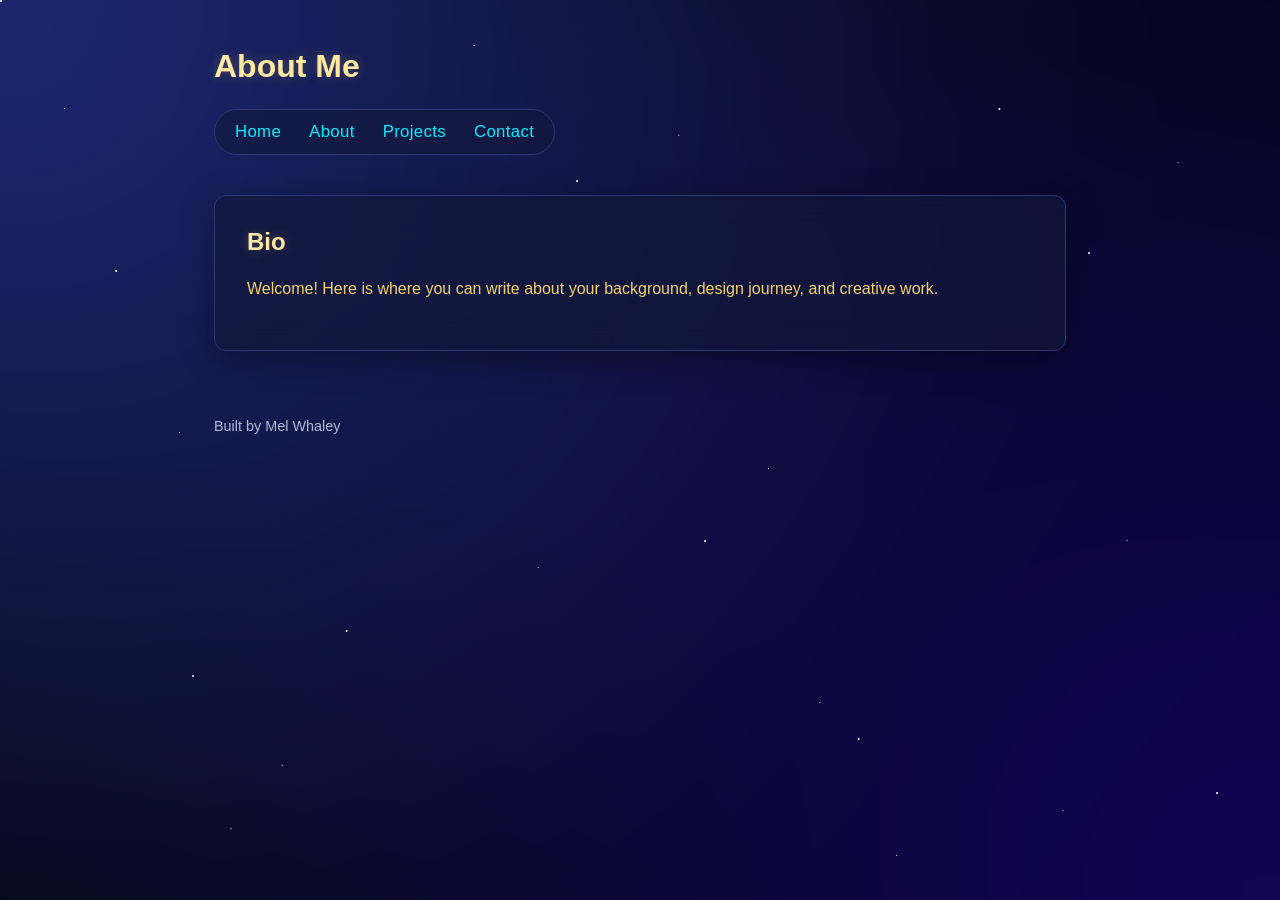
==== about.html @ eb5184e7 "Style Corrections Corrected styles.css to style.css, custom background will appear." ====
<!DOCTYPE html>
<html lang="en">
<head>
    <meta charset="UTF-8">
    <meta name="viewport" content="width=device-width, initial-scale=1.0">
    <title>About Me - TookStarz Designs</title>
    <!-- Link your external stylesheet -->
    <link rel="stylesheet" href="style.css">
</head>
<body>
    <!-- Nebula background layers -->
    <div class="nebula-container">
        <div class="nebula-mesh"></div>
        <div class="stars-layer-1"></div>
        <div class="stars-layer-2"></div>

        <!-- Foreground content -->
        <div class="content-wrapper">
            <header>
                <h1>About Me</h1>
            </header>

            <nav aria-label="Main Navigation">
                <ul>
                    <li><a href="index.html">Home</a></li>
                    <li><a href="about.html">About</a></li>
                    <li><a href="projects.html">Projects</a></li>
                    <li><a href="contact.html">Contact</a></li>
                </ul>
            </nav>

            <main>
                <section class="space-card">
                    <h2>Bio</h2>
                    <p>Welcome! Here is where you can write about your background, design journey, and creative work.</p>
                </section>
            </main>

            <footer>
                <p class="text-muted">Built by Mel Whaley</p>
            </footer>
        </div>
    </div>
</body>
</html>
---- style.css ----
/* CSS by Mel Whaley */

/* ==========================================================================
   Space-Themed Color Palette & Variables
   ========================================================================== */
:root {
  /* Surface & UI Accents */
  --primary-color: #7B5CFA;        /* Deep Nebula Violet - buttons, active borders, focal accents */
  --secondary-color: #12183A;      /* Midnight Surface - cards, navigation panels, elevated surfaces */
  --secondary-border: #2E3875;     /* Subtle container outline to separate cards from the void */

  /* Celestial Typography */
  --text-color: #F6D365;           /* Warm Celestial Gold - primary body copy */
  --text-heading: #FFE8A3;         /* Bright Starlight Gold - crisp headers */
  --text-muted: #B3B9D6;           /* Soft Stardust Silver - subtitles, meta tags, and captions */

  /* Cosmic Interactive States */
  --link-color: #00F0FF;           /* Pulsar Cyan - high-contrast, luminous link text */
  --link-hover-color: #FF5E8E;     /* Supernova Pink - energetic hover state */

  /* Nebula Gradient Settings */
  --nebula-tint: #1E2A78;          /* Deep royal blue accent from component controls */
  --nebula-void: #010208;          /* Almost pure black void base */
  --nebula-speed: 80s;             /* Animation loop duration */
  --nebula-blur: 100px;            /* Vapor density */
}

/* ==========================================================================
   Base Layout & Document Setup
   ========================================================================== */
*, *::before, *::after {
  box-sizing: border-box;
}

html, body {
  margin: 0;
  padding: 0;
  width: 100%;
  min-height: 100%;
  overflow-x: hidden;
  background-color: var(--nebula-void);
  font-family: -apple-system, BlinkMacSystemFont, "Segoe UI", Roboto, Helvetica, Arial, sans-serif;
  color: var(--text-color);
}

/* ==========================================================================
   Obsidian Nebula Animated Background
   ========================================================================== */
.nebula-container {
  position: relative;
  width: 100%;
  min-height: 100vh;
  overflow: hidden;
  background-color: var(--nebula-void);
}

/* Swirling color mesh */
.nebula-mesh {
  position: absolute;
  width: 200%;
  height: 200%;
  top: -50%;
  left: -50%;
  filter: blur(var(--nebula-blur));
  background: 
    radial-gradient(circle at 25% 25%, var(--nebula-tint) 0%, transparent 45%),
    radial-gradient(circle at 75% 75%, #120458 0%, transparent 50%),
    radial-gradient(circle at 50% 50%, #080B24 0%, var(--nebula-void) 70%),
    radial-gradient(circle at 40% 80%, #1A0B2E 0%, transparent 40%),
    radial-gradient(circle at 80% 20%, #050A30 0%, transparent 40%);
  background-size: 100% 100%;
  animation: rotateNebula var(--nebula-speed) linear infinite;
  pointer-events: none;
}

@keyframes rotateNebula {
  0% {
    transform: rotate(0deg) scale(1);
  }
  50% {
    transform: rotate(180deg) scale(1.1);
  }
  100% {
    transform: rotate(360deg) scale(1);
  }
}

/* Multi-layered CSS Starfield */
.stars-layer-1,
.stars-layer-2 {
  position: absolute;
  top: 0;
  left: 0;
  border-radius: 50%;
  background: white;
  z-index: 1;
  pointer-events: none;
}

/* Layer 1: Fine distant stars */
.stars-layer-1 {
  width: 1px;
  height: 1px;
  box-shadow: 
    5vw 12vh white, 14vw 48vh white, 22vw 85vh white, 31vw 24vh white,
    42vw 63vh white, 53vw 15vh white, 64vw 78vh white, 75vw 35vh white,
    83vw 90vh white, 92vw 18vh white, 18vw 92vh white, 37vw 5vh white,
    60vw 52vh white, 88vw 60vh white, 48vw 38vh white, 70vw 95vh white;
  animation: starTwinkle 3s ease-in-out infinite;
}

/* Layer 2: Brighter foreground stars with glow */
.stars-layer-2 {
  width: 2px;
  height: 2px;
  box-shadow: 
    9vw 30vh 0 0 white, 27vw 70vh 0 0 white, 45vw 20vh 0 0 white,
    67vw 82vh 0 0 white, 85vw 28vh 0 0 white, 15vw 75vh 0 0 white,
    55vw 60vh 0 0 white, 78vw 12vh 0 0 white, 95vw 88vh 0 0 white;
  animation: starTwinkle 4.5s ease-in-out infinite reverse;
}

@keyframes starTwinkle {
  0%, 100% {
    opacity: 0.1;
  }
  50% {
    opacity: 0.8;
  }
}

/* ==========================================================================
   Typography & Structure
   ========================================================================== */
.content-wrapper {
  position: relative;
  z-index: 2;
  max-width: 900px;
  margin: 0 auto;
  padding: 3rem 1.5rem;
}

h1, h2, h3, h4, h5, h6 {
  color: var(--text-heading);
  text-shadow: 0 0 12px rgba(246, 211, 101, 0.25);
  margin-top: 0;
}

p {
  line-height: 1.65;
  color: var(--text-color);
}

.text-muted {
  color: var(--text-muted);
}

/* ==========================================================================
   Navigation Bar
   ========================================================================== */
nav {
  margin: 1.5rem 0 2.5rem;
}

nav ul {
  display: flex;
  flex-wrap: wrap;
  list-style: none;
  padding: 0.75rem 1.25rem;
  margin: 0;
  gap: 1.75rem;
  background: rgba(18, 24, 58, 0.55);
  border: 1px solid var(--secondary-border);
  border-radius: 9999px;
  backdrop-filter: blur(12px);
  -webkit-backdrop-filter: blur(12px);
  width: fit-content;
}

nav a {
  text-transform: capitalize;
  font-size: 1.05rem;
  letter-spacing: 0.02em;
}

/* ==========================================================================
   Anchor Links & Buttons
   ========================================================================== */
a {
  color: var(--link-color);
  text-decoration: none;
  font-weight: 500;
  transition: color 0.2s ease, text-shadow 0.2s ease;
}

a:hover {
  color: var(--link-hover-color);
  text-shadow: 0 0 8px rgba(255, 94, 142, 0.4);
}

.button-primary {
  display: inline-block;
  background-color: var(--primary-color);
  color: #FFFFFF;
  padding: 0.75rem 1.5rem;
  border-radius: 6px;
  border: none;
  font-weight: 600;
  cursor: pointer;
  text-align: center;
  transition: transform 0.15s ease, background-color 0.2s ease, box-shadow 0.2s ease;
}

.button-primary:hover {
  background-color: #9275FF;
  box-shadow: 0 0 16px rgba(123, 92, 250, 0.5);
  transform: translateY(-1px);
  color: #FFFFFF;
}

/* ==========================================================================
   Cards / Content Sections
   ========================================================================== */
.space-card {
  background: rgba(18, 24, 58, 0.7);
  border: 1px solid var(--secondary-border);
  border-radius: 12px;
  padding: 2rem;
  backdrop-filter: blur(16px);
  -webkit-backdrop-filter: blur(16px);
  box-shadow: 0 8px 32px rgba(0, 0, 0, 0.37);
  margin-bottom: 2rem;
}

/* ==========================================================================
   Contact Form Styles
   ========================================================================== */
.contact-form {
  display: flex;
  flex-direction: column;
  gap: 1.25rem;
}

.form-group {
  display: flex;
  flex-direction: column;
  gap: 0.5rem;
}

.form-group label {
  color: var(--text-heading);
  font-size: 0.95rem;
  font-weight: 500;
}

.form-group input,
.form-group textarea {
  width: 100%;
  padding: 0.75rem 1rem;
  background: rgba(1, 2, 8, 0.6);
  border: 1px solid var(--secondary-border);
  border-radius: 8px;
  color: #FFFFFF;
  font-family: inherit;
  font-size: 1rem;
  outline: none;
  transition: border-color 0.2s ease, box-shadow 0.2s ease;
}

.form-group input:focus,
.form-group textarea:focus {
  border-color: var(--link-color);
  box-shadow: 0 0 10px rgba(0, 240, 255, 0.25);
}

.form-group input::placeholder,
.form-group textarea::placeholder {
  color: rgba(179, 185, 214, 0.5);
}

/* ==========================================================================
   Footer
   ========================================================================== */
footer {
  margin-top: 4rem;
  font-size: 0.9rem;
}
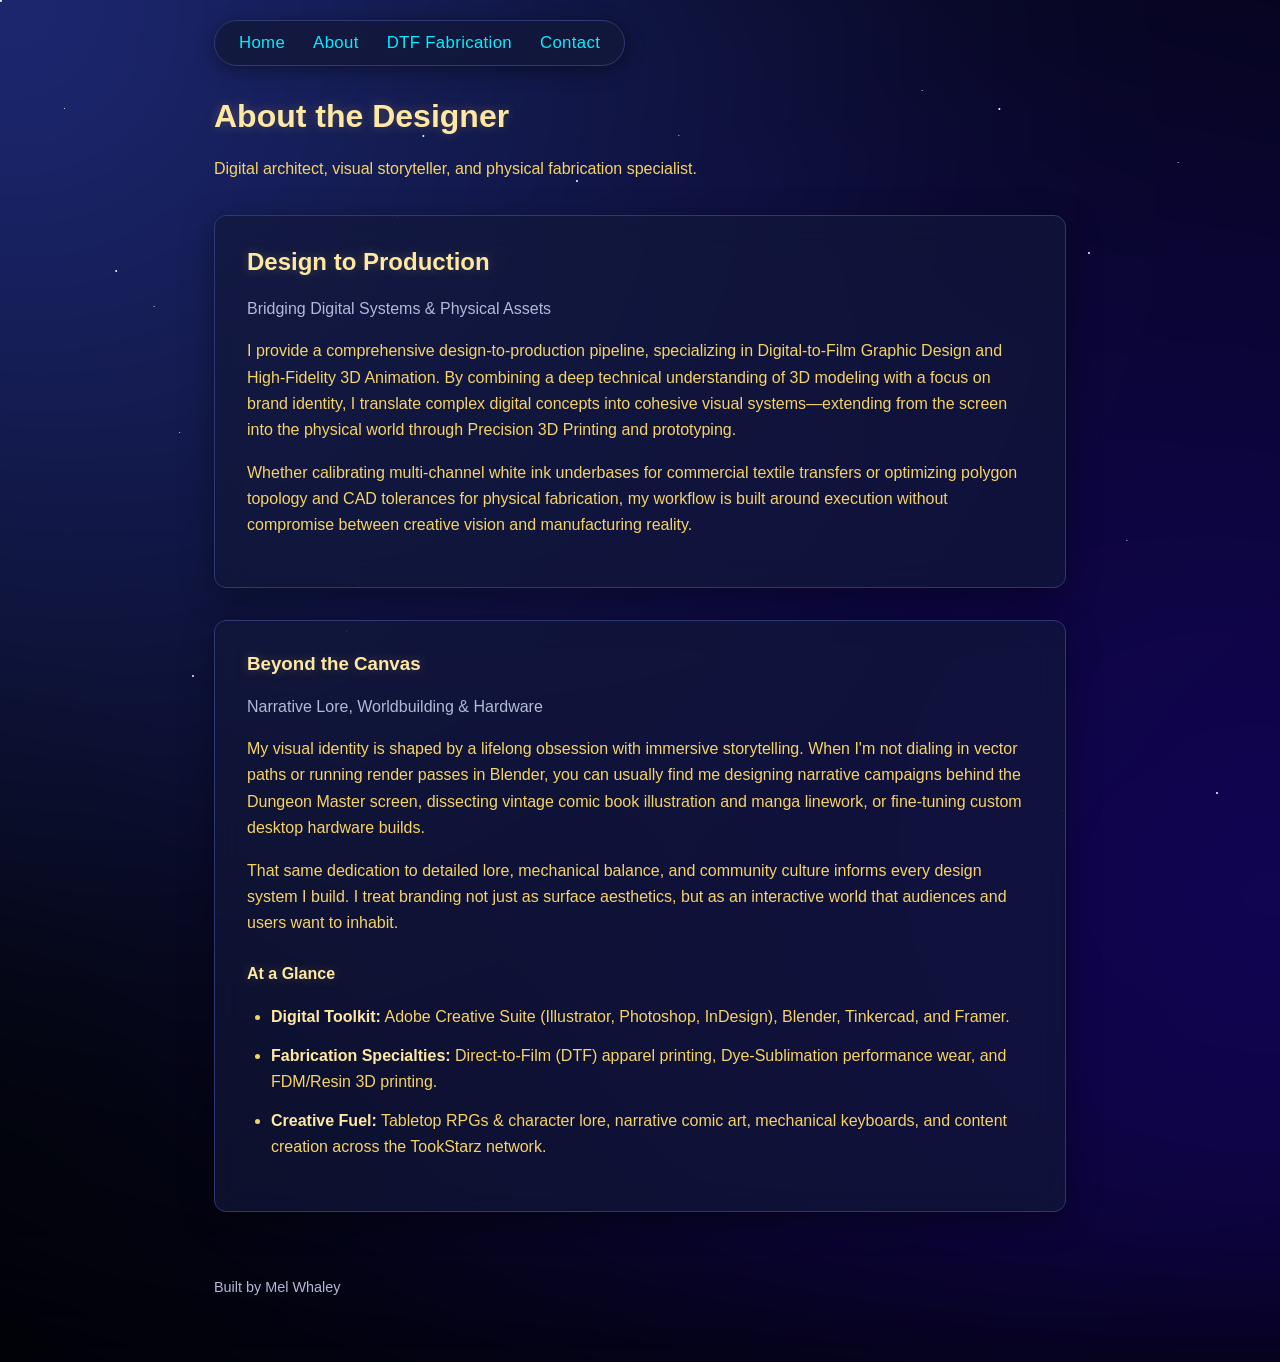
==== commit e033ec2f: "Finished Integration of DTF Finished the DTF page and started on the About page." ====
--- a/about.html
+++ b/about.html
@@ -3,36 +3,82 @@
 <head>
     <meta charset="UTF-8">
     <meta name="viewport" content="width=device-width, initial-scale=1.0">
-    <title>About Me - TookStarz Designs</title>
-    <!-- Link your external stylesheet -->
+    <title>About - TookStarz Designs</title>
     <link rel="stylesheet" href="style.css">
 </head>
 <body>
-    <!-- Nebula background layers -->
     <div class="nebula-container">
         <div class="nebula-mesh"></div>
         <div class="stars-layer-1"></div>
         <div class="stars-layer-2"></div>
 
-        <!-- Foreground content -->
         <div class="content-wrapper">
-            <header>
-                <h1>About Me</h1>
-            </header>
-
+            <!-- Navigation -->
             <nav aria-label="Main Navigation">
                 <ul>
                     <li><a href="index.html">Home</a></li>
                     <li><a href="about.html">About</a></li>
-                    <li><a href="projects.html">Projects</a></li>
+                    <li><a href="digital-to-film.html">DTF Fabrication</a></li>
                     <li><a href="contact.html">Contact</a></li>
                 </ul>
             </nav>
 
+            <header>
+                <h1>About the Designer</h1>
+                <p>Digital architect, visual storyteller, and physical fabrication specialist.</p>
+            </header>
+
             <main>
+                <!-- Professional Pipeline Card -->
                 <section class="space-card">
-                    <h2>Bio</h2>
-                    <p>Welcome! Here is where you can write about your background, design journey, and creative work.</p>
+                    <h2>Design to Production</h2>
+                    <p class="text-muted">Bridging Digital Systems &amp; Physical Assets</p>
+                    
+                    <p>
+                        I provide a comprehensive design-to-production pipeline, specializing in 
+                        Digital-to-Film Graphic Design and High-Fidelity 3D Animation. By combining a deep 
+                        technical understanding of 3D modeling with a focus on brand identity, I translate 
+                        complex digital concepts into cohesive visual systems—extending from the screen into 
+                        the physical world through Precision 3D Printing and prototyping.
+                    </p>
+
+                    <p>
+                        Whether calibrating multi-channel white ink underbases for commercial textile transfers 
+                        or optimizing polygon topology and CAD tolerances for physical fabrication, my workflow 
+                        is built around execution without compromise between creative vision and manufacturing reality.
+                    </p>
+                </section>
+
+                <!-- Creative Identity & Personal Background -->
+                <section class="space-card">
+                    <h3>Beyond the Canvas</h3>
+                    <p class="text-muted">Narrative Lore, Worldbuilding &amp; Hardware</p>
+                    
+                    <p>
+                        My visual identity is shaped by a lifelong obsession with immersive storytelling. 
+                        When I'm not dialing in vector paths or running render passes in Blender, you can usually 
+                        find me designing narrative campaigns behind the Dungeon Master screen, dissecting vintage 
+                        comic book illustration and manga linework, or fine-tuning custom desktop hardware builds.
+                    </p>
+
+                    <p>
+                        That same dedication to detailed lore, mechanical balance, and community culture informs 
+                        every design system I build. I treat branding not just as surface aesthetics, but as an 
+                        interactive world that audiences and users want to inhabit.
+                    </p>
+
+                    <h4 style="margin-top: 1.75rem; color: var(--text-heading);">At a Glance</h4>
+                    <ul class="project-details-list">
+                        <li>
+                            <strong>Digital Toolkit:</strong> Adobe Creative Suite (Illustrator, Photoshop, InDesign), Blender, Tinkercad, and Framer.
+                        </li>
+                        <li>
+                            <strong>Fabrication Specialties:</strong> Direct-to-Film (DTF) apparel printing, Dye-Sublimation performance wear, and FDM/Resin 3D printing.
+                        </li>
+                        <li>
+                            <strong>Creative Fuel:</strong> Tabletop RPGs &amp; character lore, narrative comic art, mechanical keyboards, and content creation across the TookStarz network.
+                        </li>
+                    </ul>
                 </section>
             </main>
 
--- a/style.css
+++ b/style.css
@@ -44,23 +44,22 @@
 }
 
 /* ==========================================================================
-   Obsidian Nebula Animated Background
+   Obsidian Nebula Animated Background (Full Page Persistent)
    ========================================================================== */
 .nebula-container {
   position: relative;
   width: 100%;
   min-height: 100vh;
-  overflow: hidden;
   background-color: var(--nebula-void);
 }
 
-/* Swirling color mesh */
+/* Swirling color mesh - fixed to viewport so it never cuts off on scroll */
 .nebula-mesh {
-  position: absolute;
-  width: 200%;
-  height: 200%;
-  top: -50%;
-  left: -50%;
+  position: fixed;
+  width: 200vw;
+  height: 200vh;
+  top: -50vh;
+  left: -50vw;
   filter: blur(var(--nebula-blur));
   background: 
     radial-gradient(circle at 25% 25%, var(--nebula-tint) 0%, transparent 45%),
@@ -71,6 +70,7 @@
   background-size: 100% 100%;
   animation: rotateNebula var(--nebula-speed) linear infinite;
   pointer-events: none;
+  z-index: 0;
 }
 
 @keyframes rotateNebula {
@@ -85,10 +85,10 @@
   }
 }
 
-/* Multi-layered CSS Starfield */
+/* Multi-layered CSS Starfield - fixed to viewport so stars persist through the entire page */
 .stars-layer-1,
 .stars-layer-2 {
-  position: absolute;
+  position: fixed;
   top: 0;
   left: 0;
   border-radius: 50%;
@@ -105,7 +105,8 @@
     5vw 12vh white, 14vw 48vh white, 22vw 85vh white, 31vw 24vh white,
     42vw 63vh white, 53vw 15vh white, 64vw 78vh white, 75vw 35vh white,
     83vw 90vh white, 92vw 18vh white, 18vw 92vh white, 37vw 5vh white,
-    60vw 52vh white, 88vw 60vh white, 48vw 38vh white, 70vw 95vh white;
+    60vw 52vh white, 88vw 60vh white, 48vw 38vh white, 70vw 95vh white,
+    12vw 34vh white, 28vw 65vh white, 72vw 10vh white, 82vw 45vh white;
   animation: starTwinkle 3s ease-in-out infinite;
 }
 
@@ -116,7 +117,8 @@
   box-shadow: 
     9vw 30vh 0 0 white, 27vw 70vh 0 0 white, 45vw 20vh 0 0 white,
     67vw 82vh 0 0 white, 85vw 28vh 0 0 white, 15vw 75vh 0 0 white,
-    55vw 60vh 0 0 white, 78vw 12vh 0 0 white, 95vw 88vh 0 0 white;
+    55vw 60vh 0 0 white, 78vw 12vh 0 0 white, 95vw 88vh 0 0 white,
+    33vw 15vh 0 0 white, 62vw 42vh 0 0 white;
   animation: starTwinkle 4.5s ease-in-out infinite reverse;
 }
 
@@ -137,7 +139,11 @@
   z-index: 2;
   max-width: 900px;
   margin: 0 auto;
-  padding: 3rem 1.5rem;
+  padding: 1.25rem 1.5rem 3rem;
+}
+
+header {
+  margin-bottom: 2rem;
 }
 
 h1, h2, h3, h4, h5, h6 {
@@ -155,26 +161,49 @@
   color: var(--text-muted);
 }
 
-/* ==========================================================================
-   Navigation Bar
+/* Project Detail Lists */
+.project-details-list {
+  list-style: disc;
+  padding-left: 1.5rem;
+  margin: 1.25rem 0;
+  display: flex;
+  flex-direction: column;
+  gap: 0.85rem;
+}
+
+.project-details-list li {
+  line-height: 1.6;
+  color: var(--text-color);
+}
+
+.project-details-list strong {
+  color: var(--text-heading);
+}
+
+/* ==========================================================================
+   Navigation Bar (Top-pinned & Sticky)
    ========================================================================== */
 nav {
-  margin: 1.5rem 0 2.5rem;
+  margin: 0 0 2rem 0;
+  position: sticky;
+  top: 1rem;
+  z-index: 100;
 }
 
 nav ul {
   display: flex;
   flex-wrap: wrap;
   list-style: none;
-  padding: 0.75rem 1.25rem;
+  padding: 0.75rem 1.5rem;
   margin: 0;
   gap: 1.75rem;
-  background: rgba(18, 24, 58, 0.55);
+  background: rgba(18, 24, 58, 0.85);
   border: 1px solid var(--secondary-border);
   border-radius: 9999px;
-  backdrop-filter: blur(12px);
-  -webkit-backdrop-filter: blur(12px);
+  backdrop-filter: blur(14px);
+  -webkit-backdrop-filter: blur(14px);
   width: fit-content;
+  box-shadow: 0 4px 20px rgba(0, 0, 0, 0.4);
 }
 
 nav a {
@@ -233,6 +262,126 @@
 }
 
 /* ==========================================================================
+   CSS-Only Horizontal Slide Gallery (Scroll Snap with Side Star Controls)
+   ========================================================================== */
+.gallery-container {
+  position: relative;
+  width: 100%;
+  max-width: 850px;
+  margin: 1.75rem auto;
+  border-radius: 12px;
+  overflow: hidden;
+  background: rgba(1, 2, 8, 0.75);
+  border: 1px solid var(--secondary-border);
+  box-shadow: 0 8px 24px rgba(0, 0, 0, 0.6);
+}
+
+.slider {
+  display: flex;
+  flex-direction: row;
+  overflow-x: auto;
+  scroll-snap-type: x mandatory;
+  scroll-behavior: smooth;
+  scrollbar-width: none;        /* Firefox */
+  -ms-overflow-style: none;     /* IE/Edge */
+  -webkit-overflow-scrolling: touch;
+}
+
+.slider::-webkit-scrollbar {
+  display: none;                /* Chrome/Safari */
+}
+
+/* Constrains each slide to exactly one viewport frame */
+.slide {
+  position: relative;
+  flex: 0 0 100%;
+  width: 100%;
+  scroll-snap-align: start;
+  scroll-snap-stop: always;
+  display: flex;
+  flex-direction: column;
+  align-items: center;
+  justify-content: center;
+  padding: 1.25rem 3.5rem;      /* Extra left/right padding leaves breathing room for star buttons */
+  box-sizing: border-box;
+}
+
+/* Scales images responsibly and keeps screenshots fully contained */
+.slide img {
+  width: 100%;
+  max-height: 440px;
+  object-fit: contain;
+  border-radius: 8px;
+  background: #000000;
+  border: 1px solid rgba(255, 255, 255, 0.08);
+}
+
+.slide-caption {
+  margin: 0.85rem 0 0;
+  font-size: 0.9rem;
+  color: var(--text-muted);
+  text-align: center;
+  line-height: 1.4;
+}
+
+/* Side Navigation: Cosmic Star Buttons */
+.slider-arrow {
+  position: absolute;
+  top: 45%;
+  transform: translateY(-50%);
+  width: 2.75rem;
+  height: 2.75rem;
+  display: flex;
+  align-items: center;
+  justify-content: center;
+  background: rgba(18, 24, 58, 0.85);
+  border: 1px solid var(--secondary-border);
+  color: var(--text-heading);   /* Celestial Starlight Gold */
+  border-radius: 50%;
+  text-decoration: none;
+  cursor: pointer;
+  z-index: 5;
+  transition: all 0.25s cubic-bezier(0.4, 0, 0.2, 1);
+  user-select: none;
+  box-shadow: 0 4px 12px rgba(0, 0, 0, 0.5);
+}
+
+.cosmic-icon {
+  font-size: 1.25rem;
+  line-height: 1;
+  display: inline-block;
+  transition: transform 0.25s ease, text-shadow 0.25s ease;
+}
+
+/* Positioning */
+.slider-arrow.prev {
+  left: 0.75rem;
+}
+
+.slider-arrow.next {
+  right: 0.75rem;
+}
+
+/* Cosmic Hover & Glow States */
+.slider-arrow.prev:hover .cosmic-icon {
+  transform: scale(1.25) rotate(-15deg);
+  text-shadow: 0 0 10px var(--text-heading), 0 0 20px var(--link-color);
+}
+
+.slider-arrow.next:hover .cosmic-icon {
+  transform: scale(1.25) rotate(15deg);
+  text-shadow: 0 0 10px var(--text-heading), 0 0 20px var(--link-color);
+}
+
+.slider-arrow:hover,
+.slider-arrow:focus {
+  background: var(--secondary-color);
+  border-color: var(--text-heading);
+  box-shadow: 0 0 16px rgba(246, 211, 101, 0.4), inset 0 0 8px rgba(123, 92, 250, 0.3);
+  transform: translateY(-50%) scale(1.08);
+}
+
+/* ==========================================================================
    Contact Form Styles
    ========================================================================== */
 .contact-form {
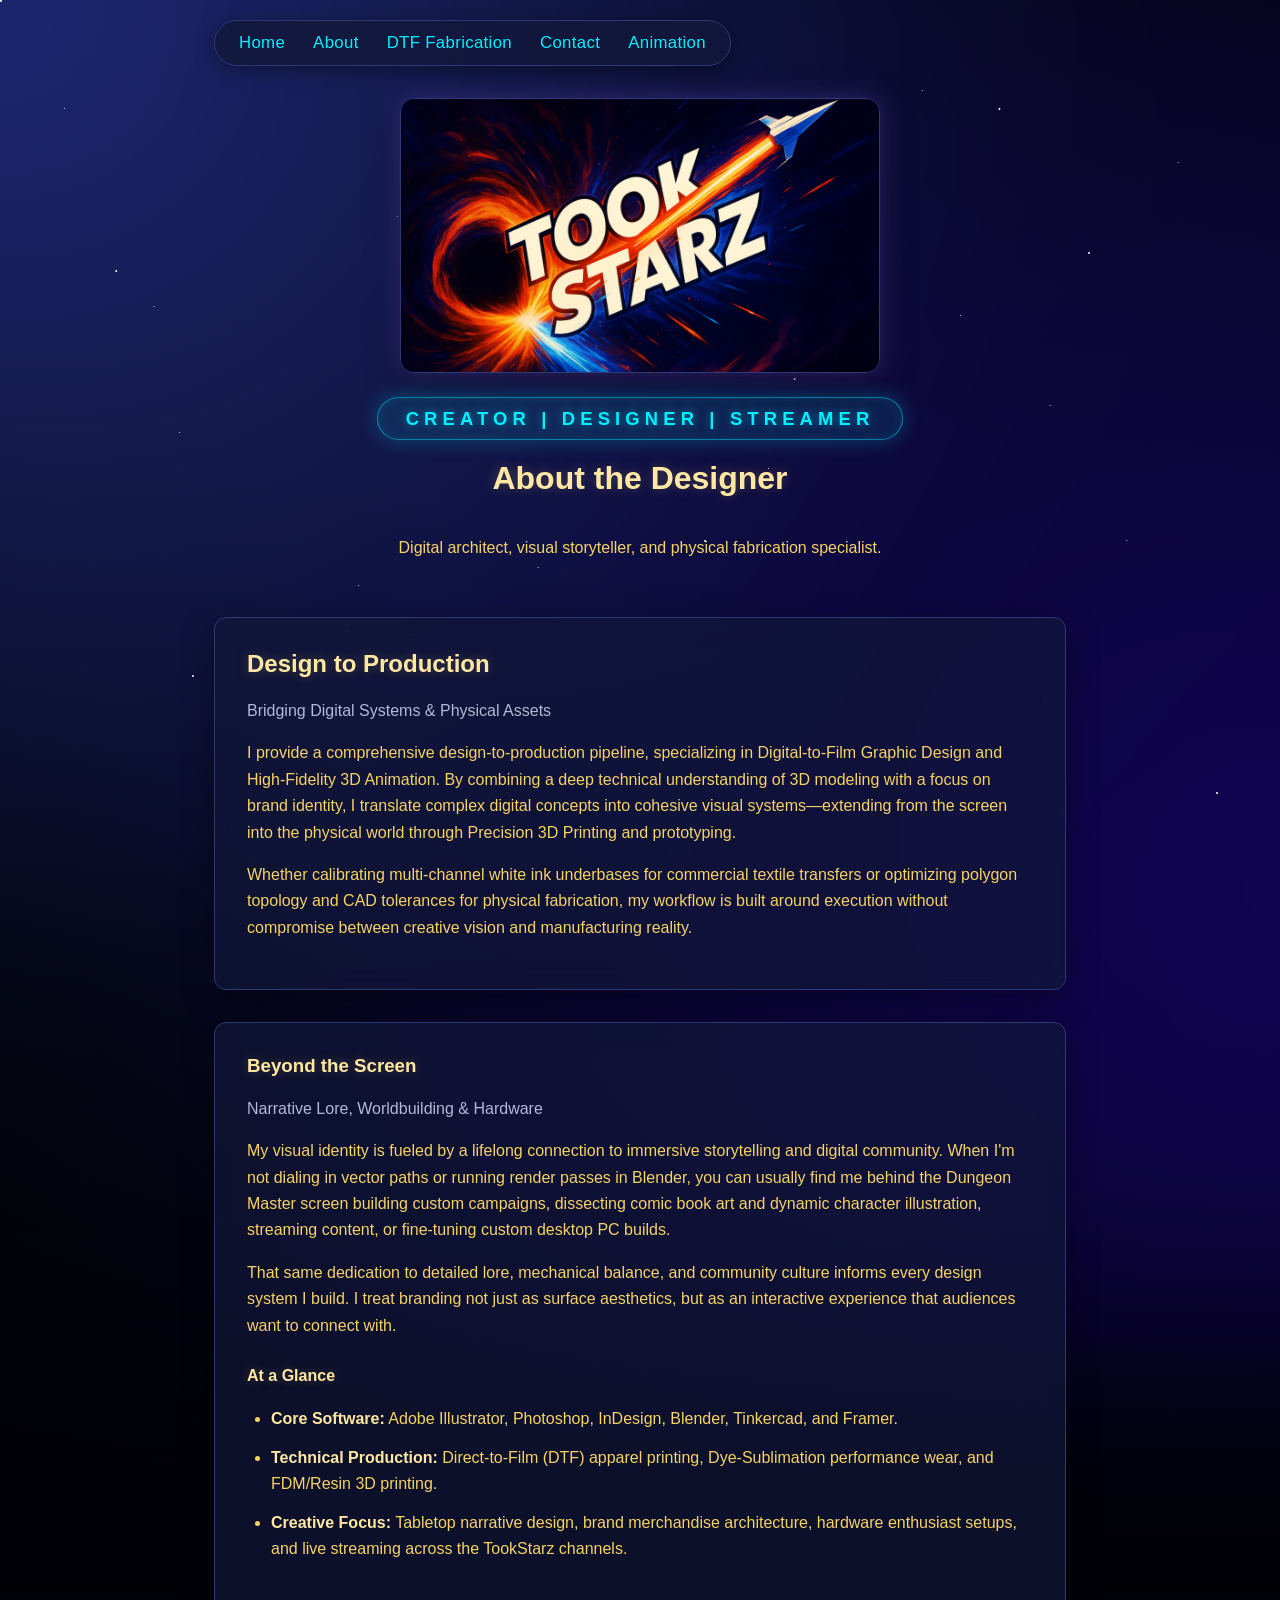
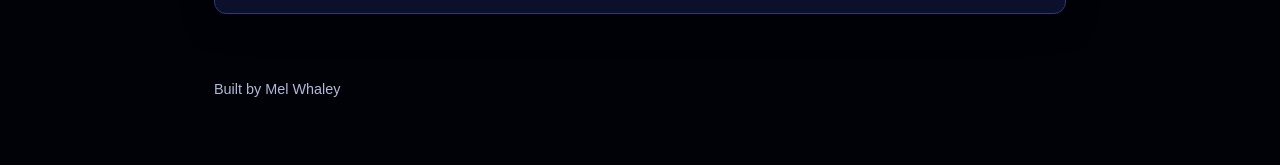
==== commit dd43f034: "Animation Page Added on animation page, along with mobile media on style.css" ====
--- a/about.html
+++ b/about.html
@@ -4,14 +4,69 @@
     <meta charset="UTF-8">
     <meta name="viewport" content="width=device-width, initial-scale=1.0">
     <title>About - TookStarz Designs</title>
+    <!-- Link external stylesheet -->
     <link rel="stylesheet" href="style.css">
+    <style>
+        /* Header Brand Presentation */
+        .brand-header {
+            display: flex;
+            flex-direction: column;
+            align-items: center;
+            text-align: center;
+            margin-bottom: 2.5rem;
+        }
+
+        /* TookStarz Banner Logo */
+        .brand-banner {
+            width: 100%;
+            max-width: 480px;
+            height: auto;
+            border-radius: 14px;
+            border: 1px solid var(--secondary-border);
+            box-shadow: 0 0 24px rgba(123, 92, 250, 0.35), 0 8px 32px rgba(0, 0, 0, 0.6);
+            margin-bottom: 1.5rem;
+            transition: transform 0.3s ease, box-shadow 0.3s ease;
+        }
+
+        .brand-banner:hover {
+            transform: scale(1.02);
+            box-shadow: 0 0 32px rgba(0, 240, 255, 0.45), 0 12px 40px rgba(0, 0, 0, 0.7);
+        }
+
+        /* Enlarged, High-Impact Cosmic Tagline Badge */
+        .identity-badge {
+            display: inline-block;
+            letter-spacing: 0.28em;
+            text-transform: uppercase;
+            font-size: 1.15rem;
+            font-weight: 800;
+            color: var(--link-color);
+            background: rgba(0, 240, 255, 0.09);
+            border: 1.5px solid rgba(0, 240, 255, 0.45);
+            padding: 0.6rem 1.75rem;
+            border-radius: 9999px;
+            margin-bottom: 1.25rem;
+            box-shadow: 0 0 20px rgba(0, 240, 255, 0.25), inset 0 0 12px rgba(0, 240, 255, 0.1);
+            text-shadow: 0 0 10px rgba(0, 240, 255, 0.5);
+        }
+
+        @media (max-width: 600px) {
+            .identity-badge {
+                font-size: 0.95rem;
+                letter-spacing: 0.18em;
+                padding: 0.5rem 1.25rem;
+            }
+        }
+    </style>
 </head>
 <body>
+    <!-- Nebula background layers -->
     <div class="nebula-container">
         <div class="nebula-mesh"></div>
         <div class="stars-layer-1"></div>
         <div class="stars-layer-2"></div>
 
+        <!-- Foreground content -->
         <div class="content-wrapper">
             <!-- Navigation -->
             <nav aria-label="Main Navigation">
@@ -20,10 +75,17 @@
                     <li><a href="about.html">About</a></li>
                     <li><a href="digital-to-film.html">DTF Fabrication</a></li>
                     <li><a href="contact.html">Contact</a></li>
+                    <li><a href="animation.html">Animation</a></li>
                 </ul>
             </nav>
 
-            <header>
+            <header class="brand-header">
+                <!-- TookStarz Brand Visual (.png) -->
+                <img src="images/1.png" alt="TookStarz Cosmic Brand Logo with Rocket Launch" class="brand-banner">
+
+                <!-- Prominent Brand Identity Tagline -->
+                <div class="identity-badge">CREATOR | DESIGNER | STREAMER</div>
+                
                 <h1>About the Designer</h1>
                 <p>Digital architect, visual storyteller, and physical fabrication specialist.</p>
             </header>
@@ -51,32 +113,32 @@
 
                 <!-- Creative Identity & Personal Background -->
                 <section class="space-card">
-                    <h3>Beyond the Canvas</h3>
+                    <h3>Beyond the Screen</h3>
                     <p class="text-muted">Narrative Lore, Worldbuilding &amp; Hardware</p>
                     
                     <p>
-                        My visual identity is shaped by a lifelong obsession with immersive storytelling. 
+                        My visual identity is fueled by a lifelong connection to immersive storytelling and digital community. 
                         When I'm not dialing in vector paths or running render passes in Blender, you can usually 
-                        find me designing narrative campaigns behind the Dungeon Master screen, dissecting vintage 
-                        comic book illustration and manga linework, or fine-tuning custom desktop hardware builds.
+                        find me behind the Dungeon Master screen building custom campaigns, dissecting comic book art 
+                        and dynamic character illustration, streaming content, or fine-tuning custom desktop PC builds.
                     </p>
 
                     <p>
                         That same dedication to detailed lore, mechanical balance, and community culture informs 
                         every design system I build. I treat branding not just as surface aesthetics, but as an 
-                        interactive world that audiences and users want to inhabit.
+                        interactive experience that audiences want to connect with.
                     </p>
 
                     <h4 style="margin-top: 1.75rem; color: var(--text-heading);">At a Glance</h4>
                     <ul class="project-details-list">
                         <li>
-                            <strong>Digital Toolkit:</strong> Adobe Creative Suite (Illustrator, Photoshop, InDesign), Blender, Tinkercad, and Framer.
+                            <strong>Core Software:</strong> Adobe Illustrator, Photoshop, InDesign, Blender, Tinkercad, and Framer.
                         </li>
                         <li>
-                            <strong>Fabrication Specialties:</strong> Direct-to-Film (DTF) apparel printing, Dye-Sublimation performance wear, and FDM/Resin 3D printing.
+                            <strong>Technical Production:</strong> Direct-to-Film (DTF) apparel printing, Dye-Sublimation performance wear, and FDM/Resin 3D printing.
                         </li>
                         <li>
-                            <strong>Creative Fuel:</strong> Tabletop RPGs &amp; character lore, narrative comic art, mechanical keyboards, and content creation across the TookStarz network.
+                            <strong>Creative Focus:</strong> Tabletop narrative design, brand merchandise architecture, hardware enthusiast setups, and live streaming across the TookStarz channels.
                         </li>
                     </ul>
                 </section>
--- a/style.css
+++ b/style.css
@@ -433,4 +433,107 @@
 footer {
   margin-top: 4rem;
   font-size: 0.9rem;
+}
+/* ==========================================================================
+   Mobile & Responsive Adaptations (Smartphones & Small Tablets)
+   ========================================================================== */
+
+@media (max-width: 768px) {
+    /* Prevent side-scrolling on mobile */
+    html, body {
+        overflow-x: hidden;
+        width: 100%;
+    }
+
+    /* Wrap and resize navigation pill */
+    nav {
+        top: 0.75rem;
+        padding: 0.5rem 0.75rem;
+        max-width: 94%;
+    }
+
+    nav ul {
+        gap: 0.5rem;
+        flex-wrap: wrap;
+        justify-content: center;
+    }
+
+    nav ul li a {
+        font-size: 0.8rem;
+        padding: 0.35rem 0.65rem;
+    }
+
+    /* Adjust page margins & typography */
+    .content-wrapper {
+        padding: 4.5rem 1rem 2rem 1rem;
+    }
+
+    header h1 {
+        font-size: 1.85rem;
+    }
+
+    header p {
+        font-size: 0.95rem;
+    }
+
+    /* Make cards fit edge-to-edge comfortably */
+    .space-card {
+        padding: 1.25rem 1rem;
+        margin-bottom: 1.75rem;
+        border-radius: 12px;
+    }
+
+    /* Sliders & Carousels: Adjust sizing for phone viewports */
+    .slider {
+        max-height: none;
+    }
+
+    .slide {
+        min-width: 100%;
+        padding: 0.5rem 0;
+    }
+
+    .slide img,
+    .slide video {
+        max-height: 280px;
+        width: 100%;
+        object-fit: contain;
+    }
+
+    /* Slider arrow button adjustments for easy touch targets */
+    .slider-arrow {
+        width: 36px;
+        height: 36px;
+        font-size: 0.9rem;
+    }
+
+    .slider-arrow.prev {
+        left: 6px;
+    }
+
+    .slider-arrow.next {
+        right: 6px;
+    }
+
+    .slide-caption {
+        font-size: 0.8rem;
+        padding: 0 0.5rem;
+    }
+
+    /* Fluid video embed iframe sizing */
+    .video-embed-container {
+        margin: 1.25rem 0;
+        border-radius: 8px;
+    }
+
+    /* Adjust brand banner sizing on about page */
+    .brand-banner {
+        max-width: 90%;
+    }
+
+    .identity-badge {
+        font-size: 0.85rem;
+        letter-spacing: 0.15em;
+        padding: 0.45rem 1rem;
+    }
 }
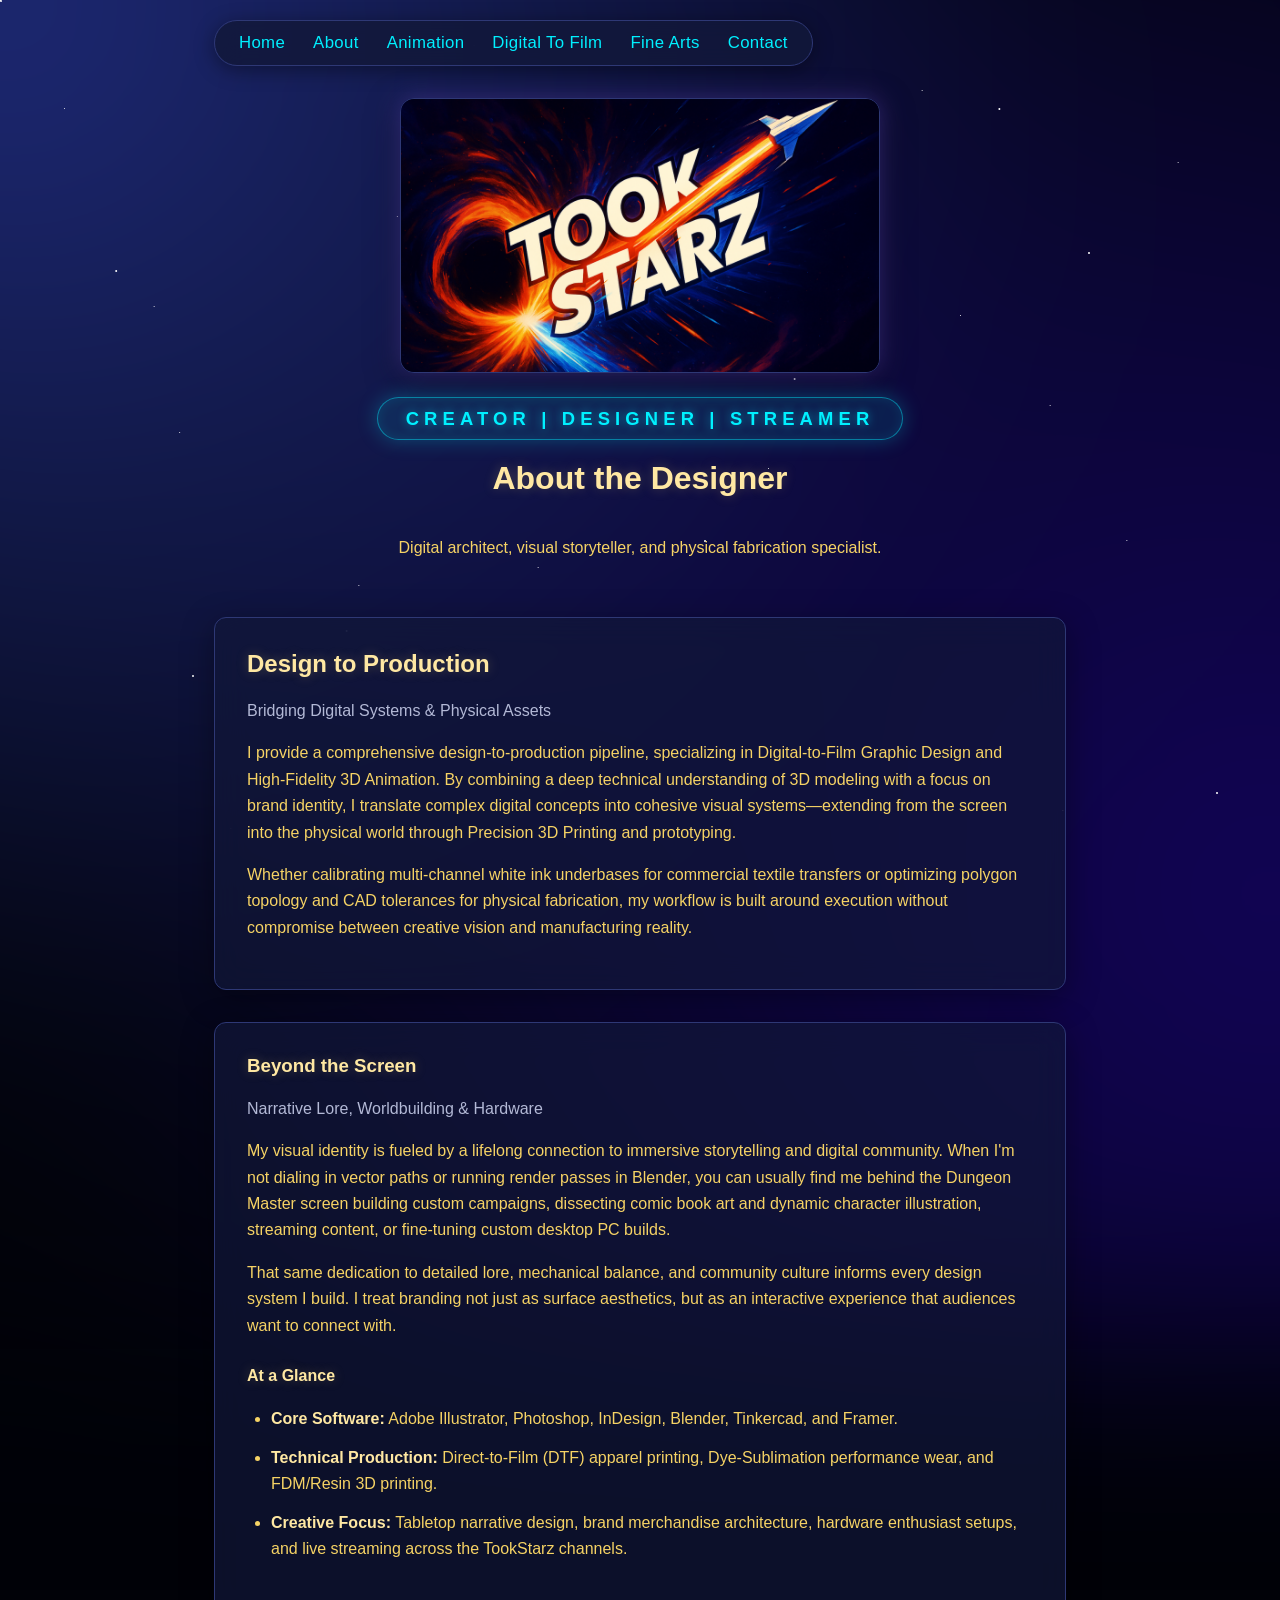
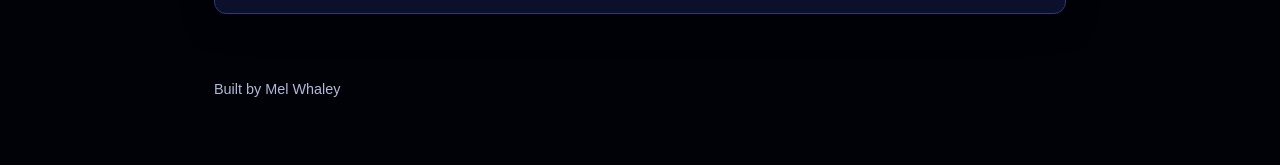
==== commit ee4a7ae3: "Fine Art Page Added on the Fine Art Page with the details/images. Created the graphic-design.html an" ====
--- a/about.html
+++ b/about.html
@@ -68,16 +68,18 @@
 
         <!-- Foreground content -->
         <div class="content-wrapper">
-            <!-- Navigation -->
-            <nav aria-label="Main Navigation">
-                <ul>
-                    <li><a href="index.html">Home</a></li>
-                    <li><a href="about.html">About</a></li>
-                    <li><a href="digital-to-film.html">DTF Fabrication</a></li>
-                    <li><a href="contact.html">Contact</a></li>
-                    <li><a href="animation.html">Animation</a></li>
-                </ul>
-            </nav>
+         <!-- Navigation at the very top -->
+                <nav aria-label="Main Navigation">
+                    <ul>
+                        <li><a href="index.html">Home</a></li>
+                        <li><a href="about.html">About</a></li>
+                        <li><a href="animation.html">Animation</a></li>
+                        <li><a href="digital-to-film.html">Digital to Film</a></li>
+                        <li><a href="fine-art.html">Fine Arts</a></li>
+                        <li><a href="contact.html">Contact</a></li>
+                    </ul>
+                </nav>
+
 
             <header class="brand-header">
                 <!-- TookStarz Brand Visual (.png) -->
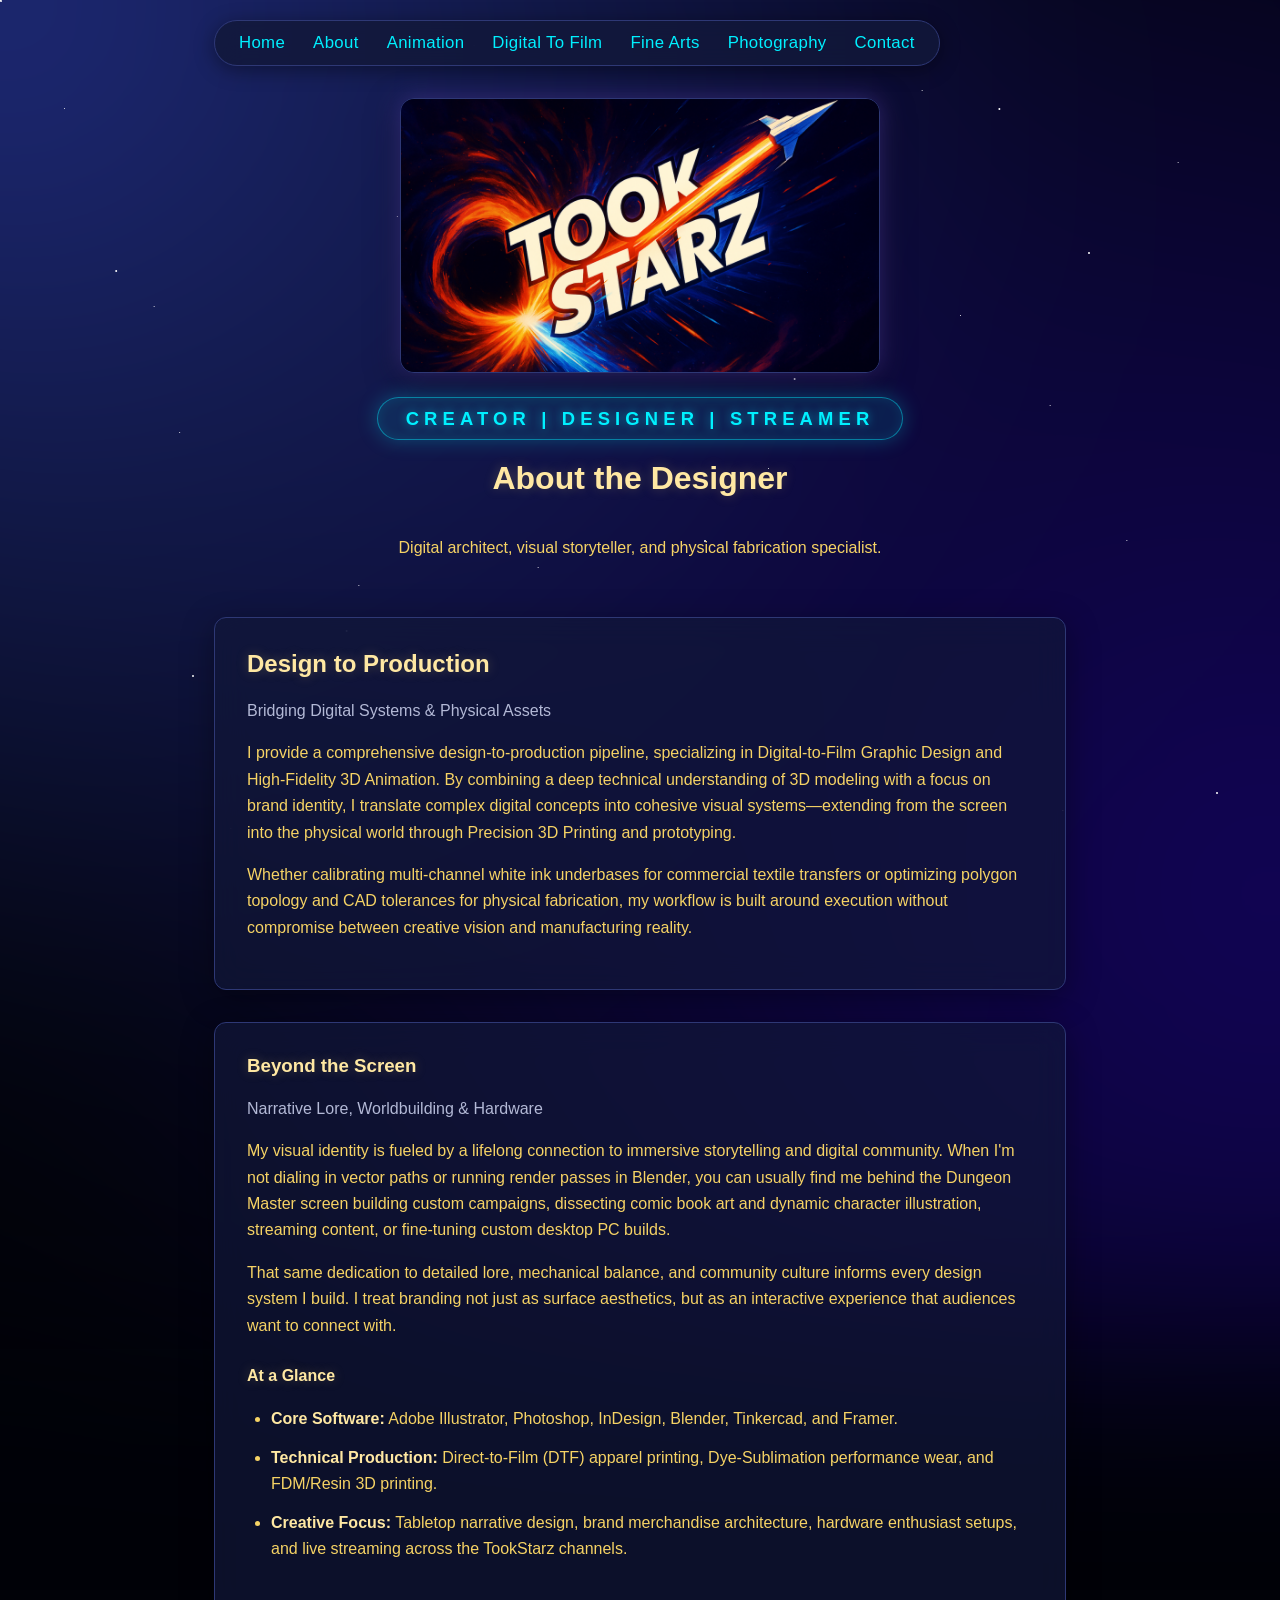
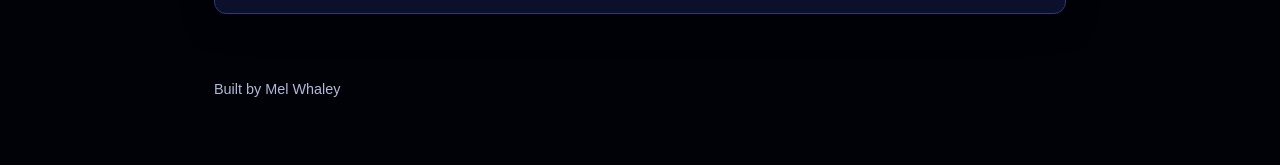
==== commit 373086f7: "Integrating Photography page Adding the details and pictures to the photography page" ====
--- a/about.html
+++ b/about.html
@@ -68,17 +68,17 @@
 
         <!-- Foreground content -->
         <div class="content-wrapper">
-         <!-- Navigation at the very top -->
-                <nav aria-label="Main Navigation">
-                    <ul>
-                        <li><a href="index.html">Home</a></li>
-                        <li><a href="about.html">About</a></li>
-                        <li><a href="animation.html">Animation</a></li>
-                        <li><a href="digital-to-film.html">Digital to Film</a></li>
-                        <li><a href="fine-art.html">Fine Arts</a></li>
-                        <li><a href="contact.html">Contact</a></li>
-                    </ul>
-                </nav>
+        <nav aria-label="Main Navigation">
+            <ul>
+                <li><a href="index.html">Home</a></li>
+                <li><a href="about.html">About</a></li>
+                <li><a href="animation.html">Animation</a></li>
+                <li><a href="digital-to-film.html">Digital to Film</a></li>
+                <li><a href="fine-art.html">Fine Arts</a></li>
+                <li><a href="photography.html">Photography</a></li>
+                <li><a href="contact.html">Contact</a></li>
+            </ul>
+        </nav>
 
 
             <header class="brand-header">
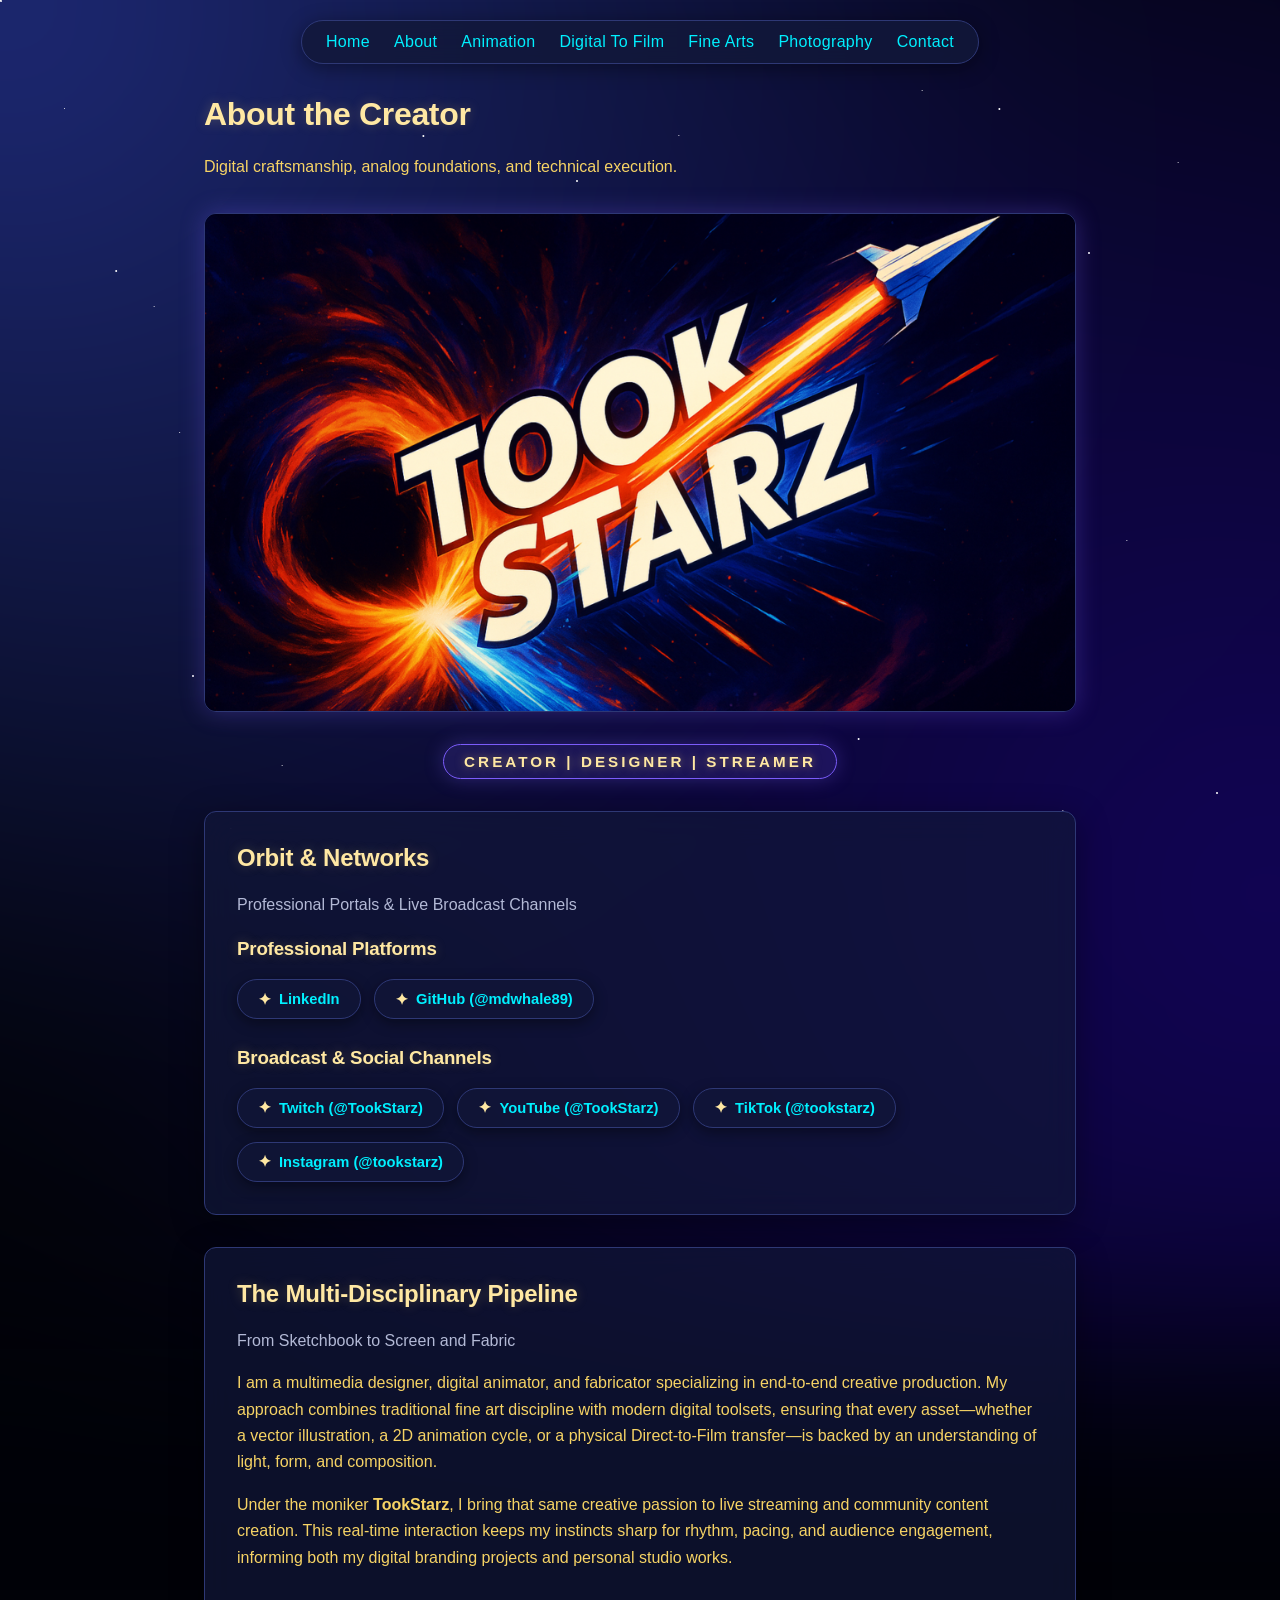
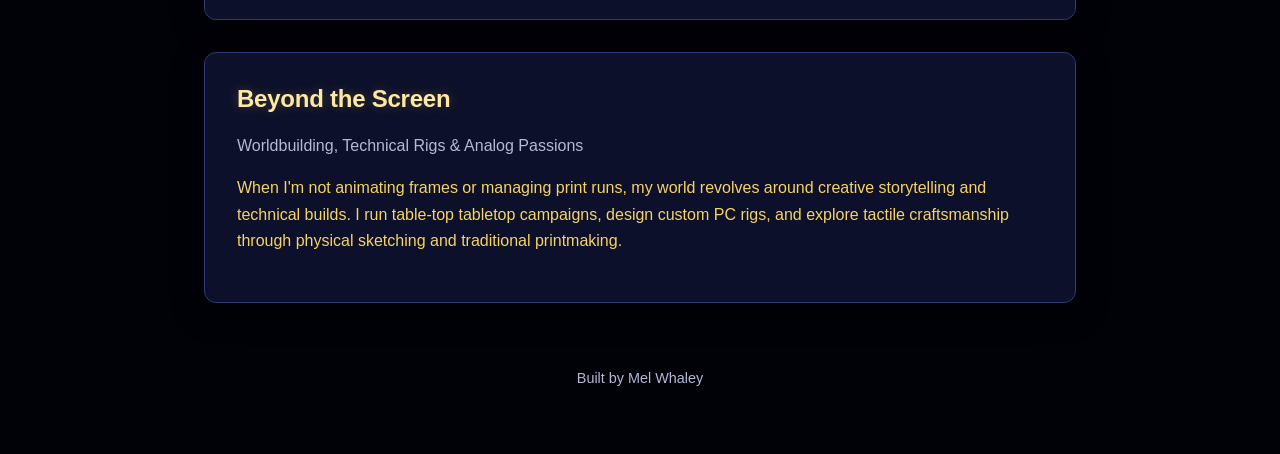
==== commit 9bdc4be6: "Final integration Updated the CSS to have all standards on all pages. Updated the index page to be c" ====
--- a/about.html
+++ b/about.html
@@ -3,59 +3,67 @@
 <head>
     <meta charset="UTF-8">
     <meta name="viewport" content="width=device-width, initial-scale=1.0">
-    <title>About - TookStarz Designs</title>
+    <title>About Mel Whaley - TookStarz Designs</title>
     <!-- Link external stylesheet -->
     <link rel="stylesheet" href="style.css">
     <style>
-        /* Header Brand Presentation */
-        .brand-header {
+        /* Social & Professional Link Buttons */
+        .social-links-grid {
             display: flex;
-            flex-direction: column;
-            align-items: center;
-            text-align: center;
-            margin-bottom: 2.5rem;
+            flex-wrap: wrap;
+            gap: 0.85rem;
+            margin-top: 0.85rem;
         }
 
-        /* TookStarz Banner Logo */
-        .brand-banner {
-            width: 100%;
-            max-width: 480px;
-            height: auto;
-            border-radius: 14px;
+        .cosmic-link-button {
+            display: inline-flex;
+            align-items: center;
+            gap: 0.5rem;
+            padding: 0.6rem 1.25rem;
+            background: rgba(18, 24, 58, 0.6);
             border: 1px solid var(--secondary-border);
-            box-shadow: 0 0 24px rgba(123, 92, 250, 0.35), 0 8px 32px rgba(0, 0, 0, 0.6);
-            margin-bottom: 1.5rem;
-            transition: transform 0.3s ease, box-shadow 0.3s ease;
+            border-radius: 9999px;
+            color: var(--link-color);
+            text-decoration: none;
+            font-size: 0.92rem;
+            font-weight: 600;
+            transition: all 0.25s ease;
+            box-shadow: 0 4px 14px rgba(0, 0, 0, 0.4);
         }
 
-        .brand-banner:hover {
-            transform: scale(1.02);
-            box-shadow: 0 0 32px rgba(0, 240, 255, 0.45), 0 12px 40px rgba(0, 0, 0, 0.7);
+        .cosmic-link-button:hover {
+            background: rgba(0, 240, 255, 0.15);
+            border-color: var(--link-color);
+            transform: translateY(-2px);
+            box-shadow: 0 0 18px rgba(0, 240, 255, 0.45);
+            color: #ffffff;
         }
 
-        /* Enlarged, High-Impact Cosmic Tagline Badge */
-        .identity-badge {
-            display: inline-block;
-            letter-spacing: 0.28em;
-            text-transform: uppercase;
-            font-size: 1.15rem;
-            font-weight: 800;
-            color: var(--link-color);
-            background: rgba(0, 240, 255, 0.09);
-            border: 1.5px solid rgba(0, 240, 255, 0.45);
-            padding: 0.6rem 1.75rem;
-            border-radius: 9999px;
-            margin-bottom: 1.25rem;
-            box-shadow: 0 0 20px rgba(0, 240, 255, 0.25), inset 0 0 12px rgba(0, 240, 255, 0.1);
-            text-shadow: 0 0 10px rgba(0, 240, 255, 0.5);
+        .cosmic-link-button span.icon {
+            color: var(--text-heading);
+            font-size: 1rem;
         }
 
-        @media (max-width: 600px) {
-            .identity-badge {
-                font-size: 0.95rem;
-                letter-spacing: 0.18em;
-                padding: 0.5rem 1.25rem;
-            }
+        /* Brand Banner Styling */
+        .about-banner-container {
+            display: flex;
+            justify-content: center;
+            align-items: center;
+            margin: 1.5rem 0 2rem 0;
+        }
+
+        .about-banner-container img {
+            max-width: 100%;
+            height: auto;
+            border-radius: 12px;
+            border: 1px solid var(--secondary-border);
+            box-shadow: 0 0 24px rgba(123, 92, 250, 0.3);
+        }
+
+        .identity-badge-container {
+            display: flex;
+            justify-content: center;
+            margin: 1rem 0 2rem 0;
         }
     </style>
 </head>
@@ -68,81 +76,100 @@
 
         <!-- Foreground content -->
         <div class="content-wrapper">
-        <nav aria-label="Main Navigation">
-            <ul>
-                <li><a href="index.html">Home</a></li>
-                <li><a href="about.html">About</a></li>
-                <li><a href="animation.html">Animation</a></li>
-                <li><a href="digital-to-film.html">Digital to Film</a></li>
-                <li><a href="fine-art.html">Fine Arts</a></li>
-                <li><a href="photography.html">Photography</a></li>
-                <li><a href="contact.html">Contact</a></li>
-            </ul>
-        </nav>
+            <!-- Standardized Alphabetical Navigation -->
+            <nav aria-label="Main Navigation">
+                <ul>
+                    <li><a href="index.html">Home</a></li>
+                    <li><a href="about.html">About</a></li>
+                    <li><a href="animation.html">Animation</a></li>
+                    <li><a href="digital-to-film.html">Digital to Film</a></li>
+                    <li><a href="fine-art.html">Fine Arts</a></li>
+                    <li><a href="photography.html">Photography</a></li>
+                    <li><a href="contact.html">Contact</a></li>
+                </ul>
+            </nav>
 
-
-            <header class="brand-header">
-                <!-- TookStarz Brand Visual (.png) -->
-                <img src="images/1.png" alt="TookStarz Cosmic Brand Logo with Rocket Launch" class="brand-banner">
-
-                <!-- Prominent Brand Identity Tagline -->
-                <div class="identity-badge">CREATOR | DESIGNER | STREAMER</div>
-                
-                <h1>About the Designer</h1>
-                <p>Digital architect, visual storyteller, and physical fabrication specialist.</p>
+            <header>
+                <h1>About the Creator</h1>
+                <p>Digital craftsmanship, analog foundations, and technical execution.</p>
             </header>
 
             <main>
-                <!-- Professional Pipeline Card -->
+                <!-- Brand Identity Showcase -->
+                <div class="about-banner-container">
+                    <img src="images/1.png" alt="TookStarz Designs official logo and banner">
+                </div>
+
+                <div class="identity-badge-container">
+                    <span class="identity-badge">CREATOR | DESIGNER | STREAMER</span>
+                </div>
+
+                <!-- Connect & Social Portals -->
                 <section class="space-card">
-                    <h2>Design to Production</h2>
-                    <p class="text-muted">Bridging Digital Systems &amp; Physical Assets</p>
-                    
+                    <h2>Orbit &amp; Networks</h2>
+                    <p class="text-muted">Professional Portals &amp; Live Broadcast Channels</p>
+
+                    <!-- Professional Networks -->
+                    <h3 style="color: var(--text-heading); margin-top: 1.25rem;">Professional Platforms</h3>
+                    <div class="social-links-grid">
+                        <a href="https://www.linkedin.com/in/mel-whaley-31b588372/" target="_blank" rel="noopener noreferrer" class="cosmic-link-button">
+                            <span class="icon">✦</span>
+                            <span>LinkedIn</span>
+                        </a>
+                        <a href="https://github.com/mdwhale89" target="_blank" rel="noopener noreferrer" class="cosmic-link-button">
+                            <span class="icon">✦</span>
+                            <span>GitHub (@mdwhale89)</span>
+                        </a>
+                    </div>
+
+                    <!-- Creator & Streaming Tier -->
+                    <h3 style="color: var(--text-heading); margin-top: 1.75rem;">Broadcast &amp; Social Channels</h3>
+                    <div class="social-links-grid">
+                        <a href="https://www.twitch.tv/tookstarz" target="_blank" rel="noopener noreferrer" class="cosmic-link-button">
+                            <span class="icon">✦</span>
+                            <span>Twitch (@TookStarz)</span>
+                        </a>
+                        <a href="https://www.youtube.com/@TookStarz" target="_blank" rel="noopener noreferrer" class="cosmic-link-button">
+                            <span class="icon">✦</span>
+                            <span>YouTube (@TookStarz)</span>
+                        </a>
+                        <a href="https://www.tiktok.com/@tookstarz" target="_blank" rel="noopener noreferrer" class="cosmic-link-button">
+                            <span class="icon">✦</span>
+                            <span>TikTok (@tookstarz)</span>
+                        </a>
+                        <a href="https://www.instagram.com/tookstarz/" target="_blank" rel="noopener noreferrer" class="cosmic-link-button">
+                            <span class="icon">✦</span>
+                            <span>Instagram (@tookstarz)</span>
+                        </a>
+                    </div>
+                </section>
+
+                <!-- Core Creative Philosophy -->
+                <section class="space-card">
+                    <h2>The Multi-Disciplinary Pipeline</h2>
+                    <p class="text-muted">From Sketchbook to Screen and Fabric</p>
                     <p>
-                        I provide a comprehensive design-to-production pipeline, specializing in 
-                        Digital-to-Film Graphic Design and High-Fidelity 3D Animation. By combining a deep 
-                        technical understanding of 3D modeling with a focus on brand identity, I translate 
-                        complex digital concepts into cohesive visual systems—extending from the screen into 
-                        the physical world through Precision 3D Printing and prototyping.
+                        I am a multimedia designer, digital animator, and fabricator specializing in end-to-end 
+                        creative production. My approach combines traditional fine art discipline with modern 
+                        digital toolsets, ensuring that every asset—whether a vector illustration, a 2D animation cycle, 
+                        or a physical Direct-to-Film transfer—is backed by an understanding of light, form, and composition.
                     </p>
-
                     <p>
-                        Whether calibrating multi-channel white ink underbases for commercial textile transfers 
-                        or optimizing polygon topology and CAD tolerances for physical fabrication, my workflow 
-                        is built around execution without compromise between creative vision and manufacturing reality.
+                        Under the moniker <strong>TookStarz</strong>, I bring that same creative passion to live streaming 
+                        and community content creation. This real-time interaction keeps my instincts sharp for rhythm, 
+                        pacing, and audience engagement, informing both my digital branding projects and personal studio works.
                     </p>
                 </section>
 
-                <!-- Creative Identity & Personal Background -->
+                <!-- Beyond the Screen -->
                 <section class="space-card">
-                    <h3>Beyond the Screen</h3>
-                    <p class="text-muted">Narrative Lore, Worldbuilding &amp; Hardware</p>
-                    
+                    <h2>Beyond the Screen</h2>
+                    <p class="text-muted">Worldbuilding, Technical Rigs &amp; Analog Passions</p>
                     <p>
-                        My visual identity is fueled by a lifelong connection to immersive storytelling and digital community. 
-                        When I'm not dialing in vector paths or running render passes in Blender, you can usually 
-                        find me behind the Dungeon Master screen building custom campaigns, dissecting comic book art 
-                        and dynamic character illustration, streaming content, or fine-tuning custom desktop PC builds.
+                        When I'm not animating frames or managing print runs, my world revolves around creative storytelling 
+                        and technical builds. I run table-top tabletop campaigns, design custom PC rigs, and explore 
+                        tactile craftsmanship through physical sketching and traditional printmaking.
                     </p>
-
-                    <p>
-                        That same dedication to detailed lore, mechanical balance, and community culture informs 
-                        every design system I build. I treat branding not just as surface aesthetics, but as an 
-                        interactive experience that audiences want to connect with.
-                    </p>
-
-                    <h4 style="margin-top: 1.75rem; color: var(--text-heading);">At a Glance</h4>
-                    <ul class="project-details-list">
-                        <li>
-                            <strong>Core Software:</strong> Adobe Illustrator, Photoshop, InDesign, Blender, Tinkercad, and Framer.
-                        </li>
-                        <li>
-                            <strong>Technical Production:</strong> Direct-to-Film (DTF) apparel printing, Dye-Sublimation performance wear, and FDM/Resin 3D printing.
-                        </li>
-                        <li>
-                            <strong>Creative Focus:</strong> Tabletop narrative design, brand merchandise architecture, hardware enthusiast setups, and live streaming across the TookStarz channels.
-                        </li>
-                    </ul>
                 </section>
             </main>
 
--- a/style.css
+++ b/style.css
@@ -32,6 +32,10 @@
   box-sizing: border-box;
 }
 
+html {
+  scroll-behavior: smooth;
+}
+
 html, body {
   margin: 0;
   padding: 0;
@@ -41,6 +45,28 @@
   background-color: var(--nebula-void);
   font-family: -apple-system, BlinkMacSystemFont, "Segoe UI", Roboto, Helvetica, Arial, sans-serif;
   color: var(--text-color);
+}
+
+/* Celestial Highlighting */
+::selection {
+  background: var(--primary-color);
+  color: #FFFFFF;
+}
+
+/* Custom Obsidian Scrollbar for Desktop Browsers */
+::-webkit-scrollbar {
+  width: 10px;
+}
+::-webkit-scrollbar-track {
+  background: var(--nebula-void);
+}
+::-webkit-scrollbar-thumb {
+  background: #1a224a;
+  border-radius: 5px;
+  border: 1px solid var(--secondary-border);
+}
+::-webkit-scrollbar-thumb:hover {
+  background: var(--primary-color);
 }
 
 /* ==========================================================================
@@ -71,6 +97,7 @@
   animation: rotateNebula var(--nebula-speed) linear infinite;
   pointer-events: none;
   z-index: 0;
+  will-change: transform;
 }
 
 @keyframes rotateNebula {
@@ -137,7 +164,7 @@
 .content-wrapper {
   position: relative;
   z-index: 2;
-  max-width: 900px;
+  max-width: 920px;
   margin: 0 auto;
   padding: 1.25rem 1.5rem 3rem;
 }
@@ -150,6 +177,7 @@
   color: var(--text-heading);
   text-shadow: 0 0 12px rgba(246, 211, 101, 0.25);
   margin-top: 0;
+  letter-spacing: -0.01em;
 }
 
 p {
@@ -188,6 +216,8 @@
   position: sticky;
   top: 1rem;
   z-index: 100;
+  display: flex;
+  justify-content: center;
 }
 
 nav ul {
@@ -196,7 +226,7 @@
   list-style: none;
   padding: 0.75rem 1.5rem;
   margin: 0;
-  gap: 1.75rem;
+  gap: 1.5rem;
   background: rgba(18, 24, 58, 0.85);
   border: 1px solid var(--secondary-border);
   border-radius: 9999px;
@@ -208,7 +238,7 @@
 
 nav a {
   text-transform: capitalize;
-  font-size: 1.05rem;
+  font-size: 1rem;
   letter-spacing: 0.02em;
 }
 
@@ -306,8 +336,9 @@
   box-sizing: border-box;
 }
 
-/* Scales images responsibly and keeps screenshots fully contained */
-.slide img {
+/* Scales images responsibly and keeps media contained */
+.slide img,
+.slide video {
   width: 100%;
   max-height: 440px;
   object-fit: contain;
@@ -321,7 +352,7 @@
   font-size: 0.9rem;
   color: var(--text-muted);
   text-align: center;
-  line-height: 1.4;
+  line-height: 1.45;
 }
 
 /* Side Navigation: Cosmic Star Buttons */
@@ -382,6 +413,137 @@
 }
 
 /* ==========================================================================
+   Fine Art Showcase Frames & Photo Layouts
+   ========================================================================== */
+.art-showcase-frame {
+  display: flex;
+  justify-content: center;
+  align-items: center;
+  padding: 1rem;
+  margin: 1.75rem 0;
+  background: rgba(0, 0, 0, 0.4);
+  border: 1px solid var(--secondary-border);
+  border-radius: 12px;
+  box-shadow: 0 0 24px rgba(123, 92, 250, 0.25), inset 0 0 20px rgba(0, 0, 0, 0.6);
+}
+
+.art-showcase-frame img {
+  max-width: 100%;
+  height: auto;
+  max-height: 720px;
+  object-fit: contain;
+  border-radius: 8px;
+  box-shadow: 0 8px 32px rgba(0, 0, 0, 0.8);
+  transition: transform 0.3s ease, box-shadow 0.3s ease;
+}
+
+.art-showcase-frame img:hover {
+  transform: scale(1.015);
+  box-shadow: 0 0 28px rgba(0, 240, 255, 0.35), 0 12px 40px rgba(0, 0, 0, 0.9);
+}
+
+.photo-slide-content {
+  display: flex;
+  flex-direction: column;
+  align-items: center;
+  gap: 0.75rem;
+  width: 100%;
+}
+
+.slide-title-tag {
+  color: var(--text-heading);
+  font-size: 1.15rem;
+  font-weight: 700;
+  letter-spacing: 0.05em;
+  margin-top: 0.5rem;
+}
+
+/* ==========================================================================
+   Responsive Video Embeds & Social Links
+   ========================================================================== */
+.video-embed-container {
+  position: relative;
+  width: 100%;
+  padding-bottom: 56.25%; /* 16:9 Aspect Ratio */
+  height: 0;
+  overflow: hidden;
+  border-radius: 12px;
+  border: 1px solid var(--secondary-border);
+  box-shadow: 0 0 24px rgba(123, 92, 250, 0.3), 0 8px 32px rgba(0, 0, 0, 0.7);
+  margin: 1.75rem 0;
+  background: #000000;
+}
+
+.video-embed-container iframe {
+  position: absolute;
+  top: 0;
+  left: 0;
+  width: 100%;
+  height: 100%;
+  border: 0;
+}
+
+.video-fallback-link {
+  display: inline-flex;
+  align-items: center;
+  gap: 0.5rem;
+  margin-top: 0.5rem;
+  font-size: 0.95rem;
+}
+
+/* Social & Professional Pill Buttons */
+.social-links-grid {
+  display: flex;
+  flex-wrap: wrap;
+  gap: 0.85rem;
+  margin-top: 0.85rem;
+}
+
+.cosmic-link-button {
+  display: inline-flex;
+  align-items: center;
+  gap: 0.5rem;
+  padding: 0.6rem 1.25rem;
+  background: rgba(18, 24, 58, 0.6);
+  border: 1px solid var(--secondary-border);
+  border-radius: 9999px;
+  color: var(--link-color);
+  text-decoration: none;
+  font-size: 0.92rem;
+  font-weight: 600;
+  transition: all 0.25s ease;
+  box-shadow: 0 4px 14px rgba(0, 0, 0, 0.4);
+}
+
+.cosmic-link-button:hover {
+  background: rgba(0, 240, 255, 0.15);
+  border-color: var(--link-color);
+  transform: translateY(-2px);
+  box-shadow: 0 0 18px rgba(0, 240, 255, 0.45);
+  color: #ffffff;
+}
+
+/* Identity Badge on About Page */
+.identity-badge-container {
+  display: flex;
+  justify-content: center;
+  margin: 1rem 0 2rem 0;
+}
+
+.identity-badge {
+  background: rgba(123, 92, 250, 0.15);
+  border: 1px solid var(--primary-color);
+  color: var(--text-heading);
+  padding: 0.5rem 1.25rem;
+  border-radius: 9999px;
+  font-size: 0.95rem;
+  font-weight: 700;
+  letter-spacing: 0.2em;
+  text-shadow: 0 0 10px rgba(246, 211, 101, 0.5);
+  box-shadow: 0 0 20px rgba(123, 92, 250, 0.3);
+}
+
+/* ==========================================================================
    Contact Form Styles
    ========================================================================== */
 .contact-form {
@@ -433,107 +595,122 @@
 footer {
   margin-top: 4rem;
   font-size: 0.9rem;
-}
+  text-align: center;
+}
+
+/* ==========================================================================
+   Accessibility: Reduced Motion Preference
+   ========================================================================== */
+@media (prefers-reduced-motion: reduce) {
+  .nebula-mesh {
+    animation: none;
+  }
+  .stars-layer-1,
+  .stars-layer-2 {
+    animation: none;
+    opacity: 0.4;
+  }
+  .slider {
+    scroll-behavior: auto;
+  }
+  .slider-arrow,
+  .cosmic-link-button {
+    transition: none;
+  }
+}
+
 /* ==========================================================================
    Mobile & Responsive Adaptations (Smartphones & Small Tablets)
    ========================================================================== */
-
 @media (max-width: 768px) {
-    /* Prevent side-scrolling on mobile */
-    html, body {
-        overflow-x: hidden;
-        width: 100%;
-    }
-
-    /* Wrap and resize navigation pill */
-    nav {
-        top: 0.75rem;
-        padding: 0.5rem 0.75rem;
-        max-width: 94%;
-    }
-
-    nav ul {
-        gap: 0.5rem;
-        flex-wrap: wrap;
-        justify-content: center;
-    }
-
-    nav ul li a {
-        font-size: 0.8rem;
-        padding: 0.35rem 0.65rem;
-    }
-
-    /* Adjust page margins & typography */
-    .content-wrapper {
-        padding: 4.5rem 1rem 2rem 1rem;
-    }
-
-    header h1 {
-        font-size: 1.85rem;
-    }
-
-    header p {
-        font-size: 0.95rem;
-    }
-
-    /* Make cards fit edge-to-edge comfortably */
-    .space-card {
-        padding: 1.25rem 1rem;
-        margin-bottom: 1.75rem;
-        border-radius: 12px;
-    }
-
-    /* Sliders & Carousels: Adjust sizing for phone viewports */
-    .slider {
-        max-height: none;
-    }
-
-    .slide {
-        min-width: 100%;
-        padding: 0.5rem 0;
-    }
-
-    .slide img,
-    .slide video {
-        max-height: 280px;
-        width: 100%;
-        object-fit: contain;
-    }
-
-    /* Slider arrow button adjustments for easy touch targets */
-    .slider-arrow {
-        width: 36px;
-        height: 36px;
-        font-size: 0.9rem;
-    }
-
-    .slider-arrow.prev {
-        left: 6px;
-    }
-
-    .slider-arrow.next {
-        right: 6px;
-    }
-
-    .slide-caption {
-        font-size: 0.8rem;
-        padding: 0 0.5rem;
-    }
-
-    /* Fluid video embed iframe sizing */
-    .video-embed-container {
-        margin: 1.25rem 0;
-        border-radius: 8px;
-    }
-
-    /* Adjust brand banner sizing on about page */
-    .brand-banner {
-        max-width: 90%;
-    }
-
-    .identity-badge {
-        font-size: 0.85rem;
-        letter-spacing: 0.15em;
-        padding: 0.45rem 1rem;
-    }
+  html, body {
+    overflow-x: hidden;
+    width: 100%;
+  }
+
+  nav {
+    top: 0.75rem;
+    padding: 0;
+    max-width: 95%;
+  }
+
+  nav ul {
+    gap: 0.5rem;
+    padding: 0.5rem 0.75rem;
+    flex-wrap: wrap;
+    justify-content: center;
+  }
+
+  nav ul li a {
+    font-size: 0.82rem;
+    padding: 0.3rem 0.5rem;
+  }
+
+  .content-wrapper {
+    padding: 4.5rem 1rem 2rem 1rem;
+  }
+
+  header h1 {
+    font-size: 1.85rem;
+  }
+
+  header p {
+    font-size: 0.95rem;
+  }
+
+  .space-card {
+    padding: 1.25rem 1rem;
+    margin-bottom: 1.75rem;
+    border-radius: 12px;
+  }
+
+  .slider {
+    max-height: none;
+  }
+
+  .slide {
+    min-width: 100%;
+    padding: 0.75rem 2.75rem;
+  }
+
+  .slide img,
+  .slide video {
+    max-height: 280px;
+    width: 100%;
+    object-fit: contain;
+  }
+
+  .slider-arrow {
+    width: 36px;
+    height: 36px;
+    font-size: 0.9rem;
+  }
+
+  .slider-arrow.prev {
+    left: 4px;
+  }
+
+  .slider-arrow.next {
+    right: 4px;
+  }
+
+  .slide-caption {
+    font-size: 0.82rem;
+    padding: 0 0.25rem;
+  }
+
+  .video-embed-container {
+    margin: 1.25rem 0;
+    border-radius: 8px;
+  }
+
+  .identity-badge {
+    font-size: 0.8rem;
+    letter-spacing: 0.15em;
+    padding: 0.45rem 1rem;
+  }
+
+  .social-links-grid {
+    justify-content: center;
+  }
 }
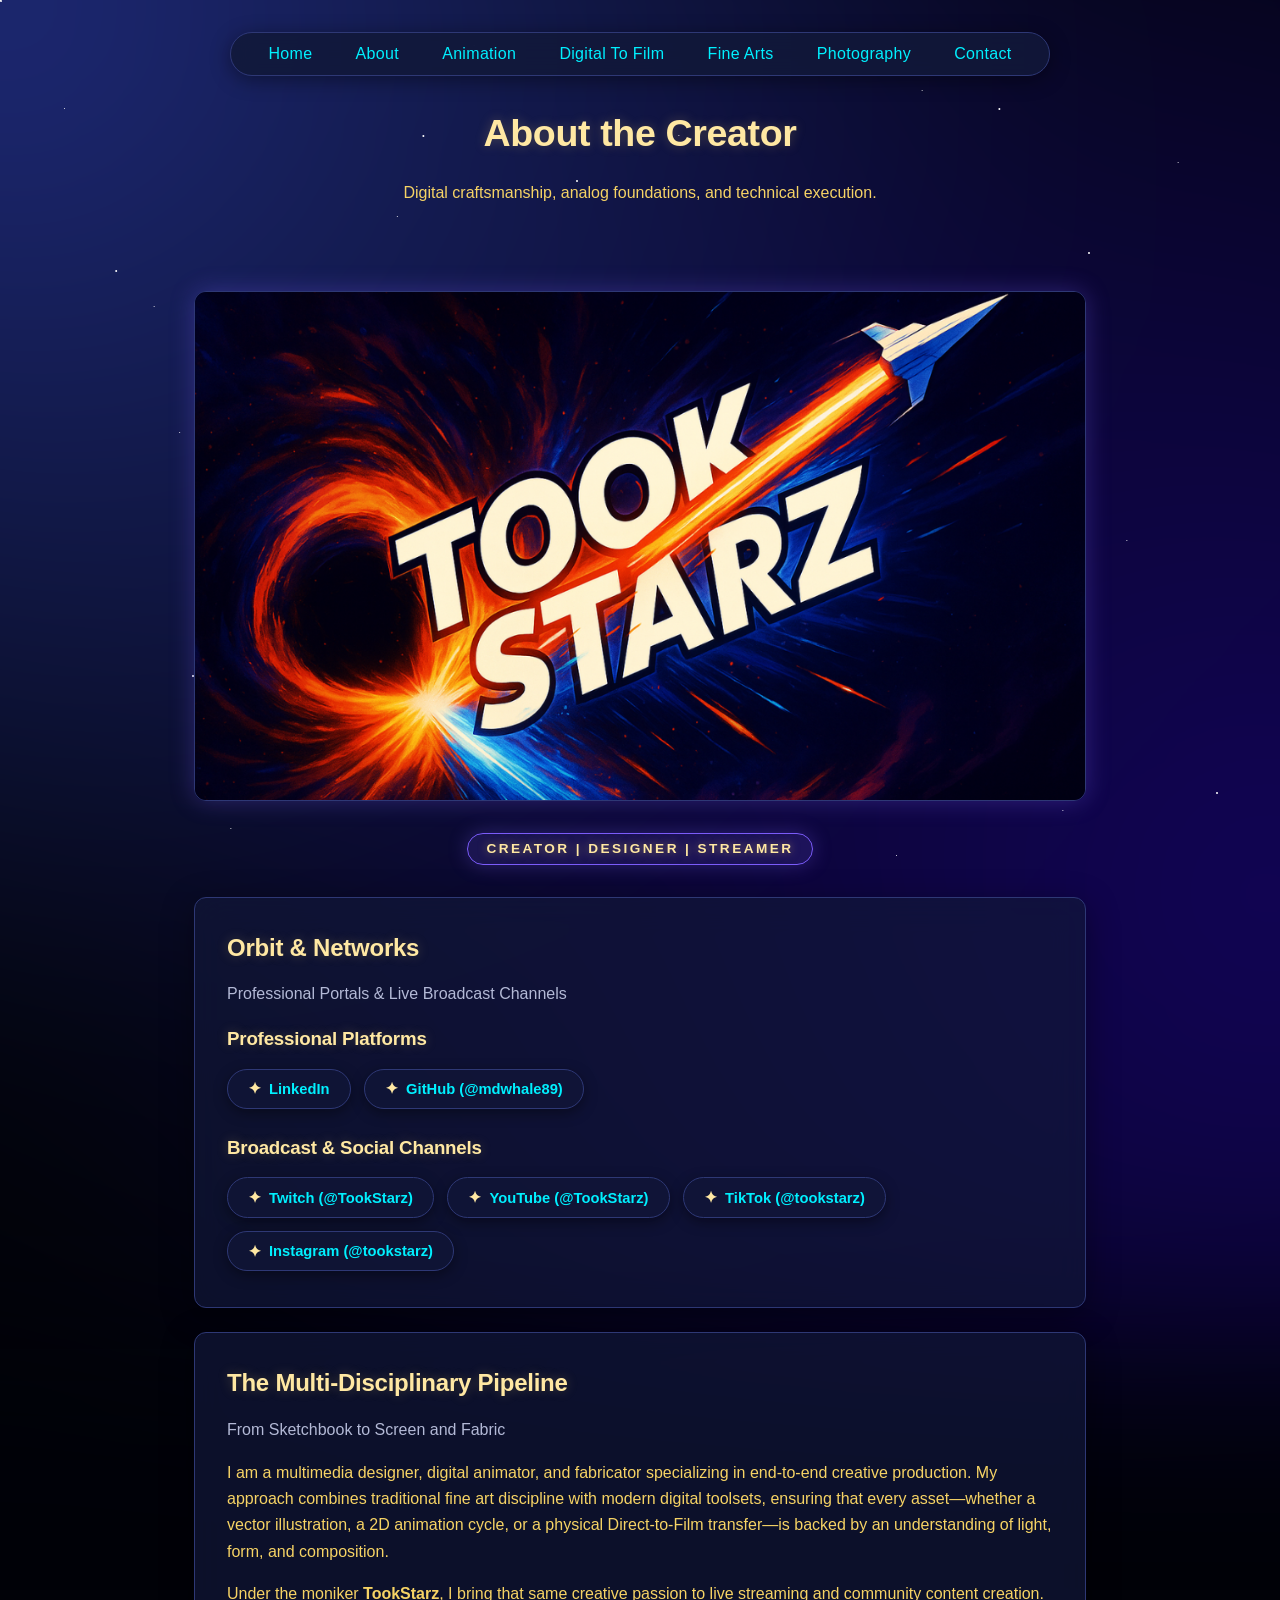
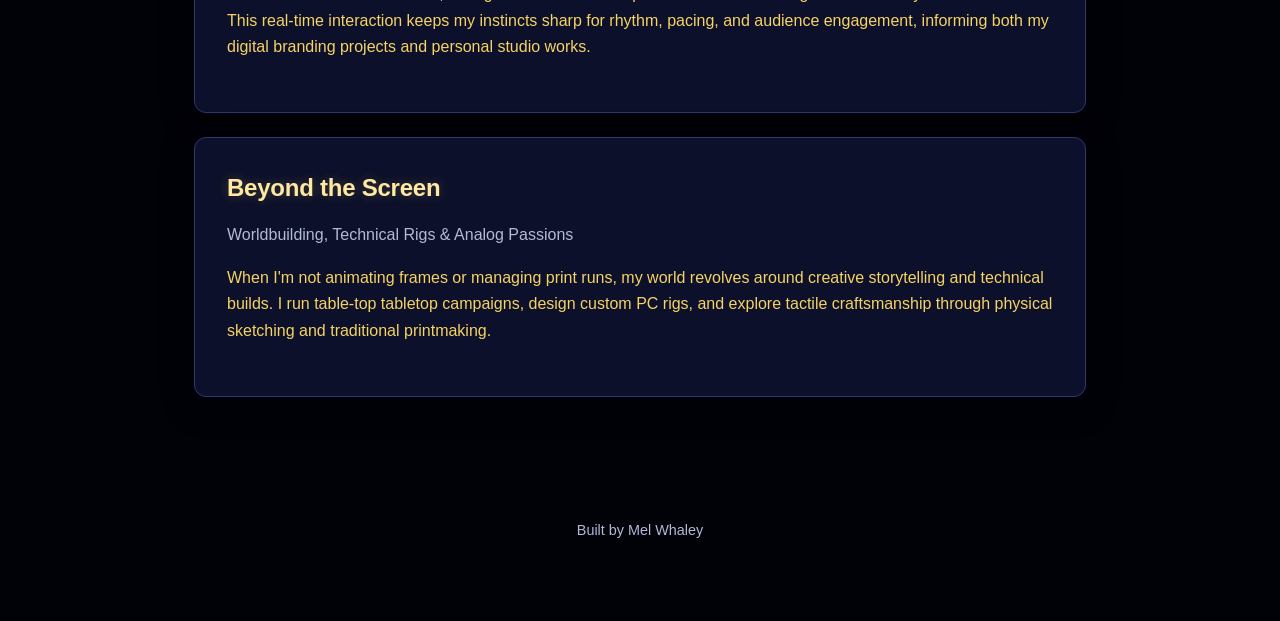
==== commit 48d4f120: "Complete iteration changed style.css to styles.css to match the class prompt and updated all pages." ====
--- a/about.html
+++ b/about.html
@@ -5,7 +5,7 @@
     <meta name="viewport" content="width=device-width, initial-scale=1.0">
     <title>About Mel Whaley - TookStarz Designs</title>
     <!-- Link external stylesheet -->
-    <link rel="stylesheet" href="style.css">
+    <link rel="stylesheet" href="styles.css">
     <style>
         /* Social & Professional Link Buttons */
         .social-links-grid {
--- a/styles.css
+++ b/styles.css
@@ -0,0 +1,732 @@
+/* CSS by Mel Whaley */
+
+/* ==========================================================================
+   Space-Themed Color Palette & Variables
+   ========================================================================== */
+:root {
+  /* Surface & UI Accents */
+  --primary-color: #7B5CFA;        /* Deep Nebula Violet - buttons, active borders, focal accents */
+  --secondary-color: #12183A;      /* Midnight Surface - cards, navigation panels, elevated surfaces */
+  --secondary-border: #2E3875;     /* Subtle container outline to separate cards from the void */
+
+  /* Celestial Typography */
+  --text-color: #F6D365;           /* Warm Celestial Gold - primary body copy */
+  --text-heading: #FFE8A3;         /* Bright Starlight Gold - crisp headers */
+  --text-muted: #B3B9D6;           /* Soft Stardust Silver - subtitles, meta tags, and captions */
+
+  /* Cosmic Interactive States */
+  --link-color: #00F0FF;           /* Pulsar Cyan - high-contrast, luminous link text */
+  --link-hover-color: #FF5E8E;     /* Supernova Pink - energetic hover state */
+
+  /* Nebula Gradient Settings */
+  --nebula-tint: #1E2A78;          /* Deep royal blue accent from component controls */
+  --nebula-void: #010208;          /* Almost pure black void base */
+  --nebula-speed: 80s;             /* Animation loop duration */
+  --nebula-blur: 100px;            /* Vapor density */
+}
+
+/* ==========================================================================
+   Base Layout & Document Setup (Mobile-First)
+   ========================================================================== */
+*, *::before, *::after {
+  box-sizing: border-box;
+}
+
+html {
+  scroll-behavior: smooth;
+}
+
+html, body {
+  margin: 0;
+  padding: 0;
+  width: 100%;
+  min-height: 100%;
+  overflow-x: hidden;
+  background-color: var(--nebula-void);
+  font-family: -apple-system, BlinkMacSystemFont, "Segoe UI", Roboto, Helvetica, Arial, sans-serif;
+  color: var(--text-color);
+}
+
+/* Celestial Highlighting */
+::selection {
+  background: var(--primary-color);
+  color: #FFFFFF;
+}
+
+/* Custom Obsidian Scrollbar for Desktop Browsers */
+::-webkit-scrollbar {
+  width: 10px;
+}
+::-webkit-scrollbar-track {
+  background: var(--nebula-void);
+}
+::-webkit-scrollbar-thumb {
+  background: #1a224a;
+  border-radius: 5px;
+  border: 1px solid var(--secondary-border);
+}
+::-webkit-scrollbar-thumb:hover {
+  background: var(--primary-color);
+}
+
+/* ==========================================================================
+   Obsidian Nebula Animated Background (Persistent)
+   ========================================================================== */
+.nebula-container {
+  position: relative;
+  width: 100%;
+  min-height: 100vh;
+  background-color: var(--nebula-void);
+}
+
+.nebula-mesh {
+  position: fixed;
+  width: 200vw;
+  height: 200vh;
+  top: -50vh;
+  left: -50vw;
+  filter: blur(var(--nebula-blur));
+  background: 
+    radial-gradient(circle at 25% 25%, var(--nebula-tint) 0%, transparent 45%),
+    radial-gradient(circle at 75% 75%, #120458 0%, transparent 50%),
+    radial-gradient(circle at 50% 50%, #080B24 0%, var(--nebula-void) 70%),
+    radial-gradient(circle at 40% 80%, #1A0B2E 0%, transparent 40%),
+    radial-gradient(circle at 80% 20%, #050A30 0%, transparent 40%);
+  background-size: 100% 100%;
+  animation: rotateNebula var(--nebula-speed) linear infinite;
+  pointer-events: none;
+  z-index: 0;
+  will-change: transform;
+}
+
+@keyframes rotateNebula {
+  0% {
+    transform: rotate(0deg) scale(1);
+  }
+  50% {
+    transform: rotate(180deg) scale(1.1);
+  }
+  100% {
+    transform: rotate(360deg) scale(1);
+  }
+}
+
+/* Multi-layered CSS Starfield */
+.stars-layer-1,
+.stars-layer-2 {
+  position: fixed;
+  top: 0;
+  left: 0;
+  border-radius: 50%;
+  background: white;
+  z-index: 1;
+  pointer-events: none;
+}
+
+.stars-layer-1 {
+  width: 1px;
+  height: 1px;
+  box-shadow: 
+    5vw 12vh white, 14vw 48vh white, 22vw 85vh white, 31vw 24vh white,
+    42vw 63vh white, 53vw 15vh white, 64vw 78vh white, 75vw 35vh white,
+    83vw 90vh white, 92vw 18vh white, 18vw 92vh white, 37vw 5vh white,
+    60vw 52vh white, 88vw 60vh white, 48vw 38vh white, 70vw 95vh white,
+    12vw 34vh white, 28vw 65vh white, 72vw 10vh white, 82vw 45vh white;
+  animation: starTwinkle 3s ease-in-out infinite;
+}
+
+.stars-layer-2 {
+  width: 2px;
+  height: 2px;
+  box-shadow: 
+    9vw 30vh 0 0 white, 27vw 70vh 0 0 white, 45vw 20vh 0 0 white,
+    67vw 82vh 0 0 white, 85vw 28vh 0 0 white, 15vw 75vh 0 0 white,
+    55vw 60vh 0 0 white, 78vw 12vh 0 0 white, 95vw 88vh 0 0 white,
+    33vw 15vh 0 0 white, 62vw 42vh 0 0 white;
+  animation: starTwinkle 4.5s ease-in-out infinite reverse;
+}
+
+@keyframes starTwinkle {
+  0%, 100% {
+    opacity: 0.1;
+  }
+  50% {
+    opacity: 0.8;
+  }
+}
+
+/* ==========================================================================
+   Overall Page Layout (CSS Grid Architecture)
+   ========================================================================== */
+.content-wrapper {
+  position: relative;
+  z-index: 2;
+  width: 100%;
+  max-width: 940px;
+  margin: 0 auto;
+  padding: 1rem 1rem 3rem;
+  
+  /* CSS Grid Layout */
+  display: grid;
+  grid-template-columns: 1fr;
+  row-gap: 1.75rem;
+}
+
+header {
+  text-align: center;
+  margin-bottom: 0.5rem;
+}
+
+h1, h2, h3, h4, h5, h6 {
+  color: var(--text-heading);
+  text-shadow: 0 0 12px rgba(246, 211, 101, 0.25);
+  margin-top: 0;
+  letter-spacing: -0.01em;
+}
+
+h1 {
+  font-size: 1.85rem;
+}
+
+p {
+  line-height: 1.65;
+  color: var(--text-color);
+}
+
+.text-muted {
+  color: var(--text-muted);
+}
+
+/* ==========================================================================
+   Navigation Bar (Component: Flexbox)
+   ========================================================================== */
+nav {
+  position: sticky;
+  top: 0.75rem;
+  z-index: 100;
+  display: flex;
+  justify-content: center;
+}
+
+nav ul {
+  display: flex;
+  flex-wrap: wrap;
+  justify-content: center;
+  align-items: center;
+  list-style: none;
+  padding: 0.5rem 0.75rem;
+  margin: 0;
+  gap: 0.5rem;
+  background: rgba(18, 24, 58, 0.88);
+  border: 1px solid var(--secondary-border);
+  border-radius: 9999px;
+  backdrop-filter: blur(14px);
+  -webkit-backdrop-filter: blur(14px);
+  width: fit-content;
+  box-shadow: 0 4px 20px rgba(0, 0, 0, 0.4);
+}
+
+nav ul li a {
+  text-transform: capitalize;
+  font-size: 0.85rem;
+  padding: 0.35rem 0.6rem;
+  letter-spacing: 0.02em;
+}
+
+/* ==========================================================================
+   Anchor Links & Interactive Buttons
+   ========================================================================== */
+a {
+  color: var(--link-color);
+  text-decoration: none;
+  font-weight: 500;
+  transition: color 0.2s ease, text-shadow 0.2s ease;
+}
+
+a:hover {
+  color: var(--link-hover-color);
+  text-shadow: 0 0 8px rgba(255, 94, 142, 0.4);
+}
+
+.button-primary {
+  display: inline-block;
+  background-color: var(--primary-color);
+  color: #FFFFFF;
+  padding: 0.75rem 1.5rem;
+  border-radius: 6px;
+  border: none;
+  font-weight: 600;
+  cursor: pointer;
+  text-align: center;
+  transition: transform 0.15s ease, background-color 0.2s ease, box-shadow 0.2s ease;
+}
+
+.button-primary:hover {
+  background-color: #9275FF;
+  box-shadow: 0 0 16px rgba(123, 92, 250, 0.5);
+  transform: translateY(-1px);
+  color: #FFFFFF;
+}
+
+/* ==========================================================================
+   Cards & Layout Panels
+   ========================================================================== */
+.space-card {
+  background: rgba(18, 24, 58, 0.7);
+  border: 1px solid var(--secondary-border);
+  border-radius: 12px;
+  padding: 1.5rem 1.25rem;
+  backdrop-filter: blur(16px);
+  -webkit-backdrop-filter: blur(16px);
+  box-shadow: 0 8px 32px rgba(0, 0, 0, 0.37);
+  margin-bottom: 1.5rem;
+}
+
+/* ==========================================================================
+   CSS Horizontal Slide Galleries (Scroll-Snap & Cosmic Controls)
+   ========================================================================== */
+.gallery-container {
+  position: relative;
+  width: 100%;
+  max-width: 850px;
+  margin: 1.5rem auto;
+  border-radius: 12px;
+  overflow: hidden;
+  background: rgba(1, 2, 8, 0.75);
+  border: 1px solid var(--secondary-border);
+  box-shadow: 0 8px 24px rgba(0, 0, 0, 0.6);
+}
+
+.slider {
+  display: flex;
+  flex-direction: row;
+  overflow-x: auto;
+  scroll-snap-type: x mandatory;
+  scroll-behavior: smooth;
+  scrollbar-width: none;
+  -ms-overflow-style: none;
+  -webkit-overflow-scrolling: touch;
+}
+
+.slider::-webkit-scrollbar {
+  display: none;
+}
+
+.slide {
+  position: relative;
+  flex: 0 0 100%;
+  width: 100%;
+  scroll-snap-align: start;
+  scroll-snap-stop: always;
+  display: flex;
+  flex-direction: column;
+  align-items: center;
+  justify-content: center;
+  padding: 1rem 2.75rem;
+  box-sizing: border-box;
+}
+
+.slide img,
+.slide video {
+  width: 100%;
+  max-height: 280px;
+  object-fit: contain;
+  border-radius: 8px;
+  background: #000000;
+  border: 1px solid rgba(255, 255, 255, 0.08);
+}
+
+.slide-caption {
+  margin: 0.85rem 0 0;
+  font-size: 0.85rem;
+  color: var(--text-muted);
+  text-align: center;
+  line-height: 1.45;
+}
+
+.photo-slide-content {
+  display: flex;
+  flex-direction: column;
+  align-items: center;
+  gap: 0.75rem;
+  width: 100%;
+}
+
+.slide-title-tag {
+  color: var(--text-heading);
+  font-size: 1.05rem;
+  font-weight: 700;
+  letter-spacing: 0.05em;
+  margin-top: 0.5rem;
+}
+
+/* Side Navigation: Cosmic Star Buttons */
+.slider-arrow {
+  position: absolute;
+  top: 45%;
+  transform: translateY(-50%);
+  width: 2.25rem;
+  height: 2.25rem;
+  display: flex;
+  align-items: center;
+  justify-content: center;
+  background: rgba(18, 24, 58, 0.85);
+  border: 1px solid var(--secondary-border);
+  color: var(--text-heading);
+  border-radius: 50%;
+  text-decoration: none;
+  cursor: pointer;
+  z-index: 5;
+  transition: all 0.25s cubic-bezier(0.4, 0, 0.2, 1);
+  user-select: none;
+  box-shadow: 0 4px 12px rgba(0, 0, 0, 0.5);
+}
+
+.cosmic-icon {
+  font-size: 1.1rem;
+  line-height: 1;
+  display: inline-block;
+  transition: transform 0.25s ease, text-shadow 0.25s ease;
+}
+
+.slider-arrow.prev {
+  left: 0.5rem;
+}
+
+.slider-arrow.next {
+  right: 0.5rem;
+}
+
+.slider-arrow:hover,
+.slider-arrow:focus {
+  background: var(--secondary-color);
+  border-color: var(--text-heading);
+  box-shadow: 0 0 16px rgba(246, 211, 101, 0.4), inset 0 0 8px rgba(123, 92, 250, 0.3);
+  transform: translateY(-50%) scale(1.08);
+}
+
+.slider-arrow.prev:hover .cosmic-icon {
+  transform: scale(1.25) rotate(-15deg);
+  text-shadow: 0 0 10px var(--text-heading), 0 0 20px var(--link-color);
+}
+
+.slider-arrow.next:hover .cosmic-icon {
+  transform: scale(1.25) rotate(15deg);
+  text-shadow: 0 0 10px var(--text-heading), 0 0 20px var(--link-color);
+}
+
+/* ==========================================================================
+   Fine Art Showcase Frames
+   ========================================================================== */
+.art-showcase-frame {
+  display: flex;
+  justify-content: center;
+  align-items: center;
+  padding: 0.75rem;
+  margin: 1.5rem 0;
+  background: rgba(0, 0, 0, 0.4);
+  border: 1px solid var(--secondary-border);
+  border-radius: 12px;
+  box-shadow: 0 0 24px rgba(123, 92, 250, 0.25), inset 0 0 20px rgba(0, 0, 0, 0.6);
+}
+
+.art-showcase-frame img {
+  max-width: 100%;
+  height: auto;
+  max-height: 600px;
+  object-fit: contain;
+  border-radius: 8px;
+  box-shadow: 0 8px 32px rgba(0, 0, 0, 0.8);
+  transition: transform 0.3s ease, box-shadow 0.3s ease;
+}
+
+.art-showcase-frame img:hover {
+  transform: scale(1.015);
+  box-shadow: 0 0 28px rgba(0, 240, 255, 0.35), 0 12px 40px rgba(0, 0, 0, 0.9);
+}
+
+/* ==========================================================================
+   Home Portals, Badges & Responsive Video Embeds
+   ========================================================================== */
+.portal-grid {
+  display: grid;
+  grid-template-columns: 1fr;
+  gap: 1.25rem;
+  margin-top: 1.25rem;
+}
+
+.portal-card {
+  background: rgba(18, 24, 58, 0.7);
+  border: 1px solid var(--secondary-border);
+  border-radius: 12px;
+  padding: 1.25rem;
+  display: flex;
+  flex-direction: column;
+  justify-content: space-between;
+  transition: all 0.3s cubic-bezier(0.4, 0, 0.2, 1);
+  position: relative;
+  overflow: hidden;
+  box-shadow: 0 4px 20px rgba(0, 0, 0, 0.4);
+}
+
+.portal-card:hover {
+  transform: translateY(-3px);
+  border-color: var(--link-color);
+  box-shadow: 0 0 24px rgba(0, 240, 255, 0.25), 0 8px 32px rgba(0, 0, 0, 0.6);
+}
+
+.portal-card h3 {
+  margin-bottom: 0.5rem;
+  font-size: 1.15rem;
+}
+
+.portal-card p {
+  font-size: 0.9rem;
+  color: var(--text-muted);
+  margin-bottom: 1rem;
+}
+
+.portal-link {
+  font-size: 0.9rem;
+  font-weight: 600;
+  display: inline-flex;
+  align-items: center;
+  gap: 0.4rem;
+}
+
+.skills-row {
+  display: flex;
+  flex-wrap: wrap;
+  gap: 0.5rem;
+  margin-top: 1rem;
+}
+
+.skill-pill {
+  background: rgba(1, 2, 8, 0.6);
+  border: 1px solid var(--secondary-border);
+  color: var(--text-heading);
+  padding: 0.3rem 0.75rem;
+  border-radius: 9999px;
+  font-size: 0.8rem;
+  letter-spacing: 0.03em;
+}
+
+.identity-badge-container {
+  display: flex;
+  justify-content: center;
+  margin: 0.75rem 0 1.5rem 0;
+}
+
+.identity-badge {
+  background: rgba(123, 92, 250, 0.15);
+  border: 1px solid var(--primary-color);
+  color: var(--text-heading);
+  padding: 0.45rem 1.15rem;
+  border-radius: 9999px;
+  font-size: 0.85rem;
+  font-weight: 700;
+  letter-spacing: 0.18em;
+  text-shadow: 0 0 10px rgba(246, 211, 101, 0.5);
+  box-shadow: 0 0 20px rgba(123, 92, 250, 0.3);
+}
+
+.video-embed-container {
+  position: relative;
+  width: 100%;
+  padding-bottom: 56.25%; /* 16:9 Aspect Ratio */
+  height: 0;
+  overflow: hidden;
+  border-radius: 12px;
+  border: 1px solid var(--secondary-border);
+  box-shadow: 0 0 24px rgba(123, 92, 250, 0.3), 0 8px 32px rgba(0, 0, 0, 0.7);
+  margin: 1.5rem 0;
+  background: #000000;
+}
+
+.video-embed-container iframe {
+  position: absolute;
+  top: 0;
+  left: 0;
+  width: 100%;
+  height: 100%;
+  border: 0;
+}
+
+/* Social & Professional Pill Buttons */
+.social-links-grid {
+  display: flex;
+  flex-wrap: wrap;
+  gap: 0.75rem;
+  margin-top: 0.75rem;
+}
+
+.cosmic-link-button {
+  display: inline-flex;
+  align-items: center;
+  gap: 0.5rem;
+  padding: 0.55rem 1.15rem;
+  background: rgba(18, 24, 58, 0.6);
+  border: 1px solid var(--secondary-border);
+  border-radius: 9999px;
+  color: var(--link-color);
+  text-decoration: none;
+  font-size: 0.9rem;
+  font-weight: 600;
+  transition: all 0.25s ease;
+  box-shadow: 0 4px 14px rgba(0, 0, 0, 0.4);
+}
+
+.cosmic-link-button:hover {
+  background: rgba(0, 240, 255, 0.15);
+  border-color: var(--link-color);
+  transform: translateY(-2px);
+  box-shadow: 0 0 18px rgba(0, 240, 255, 0.45);
+  color: #ffffff;
+}
+
+/* ==========================================================================
+   Contact Form Styles
+   ========================================================================== */
+.contact-form {
+  display: flex;
+  flex-direction: column;
+  gap: 1.25rem;
+}
+
+.form-group {
+  display: flex;
+  flex-direction: column;
+  gap: 0.5rem;
+}
+
+.form-group label {
+  color: var(--text-heading);
+  font-size: 0.95rem;
+  font-weight: 500;
+}
+
+.form-group input,
+.form-group textarea {
+  width: 100%;
+  padding: 0.75rem 1rem;
+  background: rgba(1, 2, 8, 0.6);
+  border: 1px solid var(--secondary-border);
+  border-radius: 8px;
+  color: #FFFFFF;
+  font-family: inherit;
+  font-size: 1rem;
+  outline: none;
+  transition: border-color 0.2s ease, box-shadow 0.2s ease;
+}
+
+.form-group input:focus,
+.form-group textarea:focus {
+  border-color: var(--link-color);
+  box-shadow: 0 0 10px rgba(0, 240, 255, 0.25);
+}
+
+.form-group input::placeholder,
+.form-group textarea::placeholder {
+  color: rgba(179, 185, 214, 0.5);
+}
+
+/* Project Detail Lists */
+.project-details-list {
+  list-style: disc;
+  padding-left: 1.5rem;
+  margin: 1.25rem 0;
+  display: flex;
+  flex-direction: column;
+  gap: 0.85rem;
+}
+
+.project-details-list li {
+  line-height: 1.6;
+  color: var(--text-color);
+}
+
+.project-details-list strong {
+  color: var(--text-heading);
+}
+
+/* ==========================================================================
+   Footer
+   ========================================================================== */
+footer {
+  margin-top: 3rem;
+  font-size: 0.9rem;
+  text-align: center;
+}
+
+/* ==========================================================================
+   Media Queries: Visible Layout Adaptation for Tablets & Desktops
+   ========================================================================== */
+@media (min-width: 769px) {
+  .content-wrapper {
+    padding: 2rem 1.5rem 4rem;
+    row-gap: 2.25rem;
+  }
+
+  h1 {
+    font-size: 2.35rem;
+  }
+
+  nav {
+    top: 1rem;
+  }
+
+  nav ul {
+    gap: 1.5rem;
+    padding: 0.75rem 1.75rem;
+  }
+
+  nav ul li a {
+    font-size: 1rem;
+  }
+
+  .space-card {
+    padding: 2.25rem 2rem;
+  }
+
+  /* Grid expands to 2 columns on larger screens */
+  .portal-grid {
+    grid-template-columns: repeat(2, 1fr);
+    gap: 1.5rem;
+  }
+
+  .slide {
+    padding: 1.25rem 3.5rem;
+  }
+
+  .slide img,
+  .slide video {
+    max-height: 440px;
+  }
+
+  .slider-arrow {
+    width: 2.75rem;
+    height: 2.75rem;
+  }
+
+  .slider-arrow.prev {
+    left: 0.75rem;
+  }
+
+  .slider-arrow.next {
+    right: 0.75rem;
+  }
+}
+
+/* ==========================================================================
+   Accessibility: Reduced Motion
+   ========================================================================== */
+@media (prefers-reduced-motion: reduce) {
+  .nebula-mesh,
+  .stars-layer-1,
+  .stars-layer-2 {
+    animation: none;
+  }
+  .slider {
+    scroll-behavior: auto;
+  }
+}
